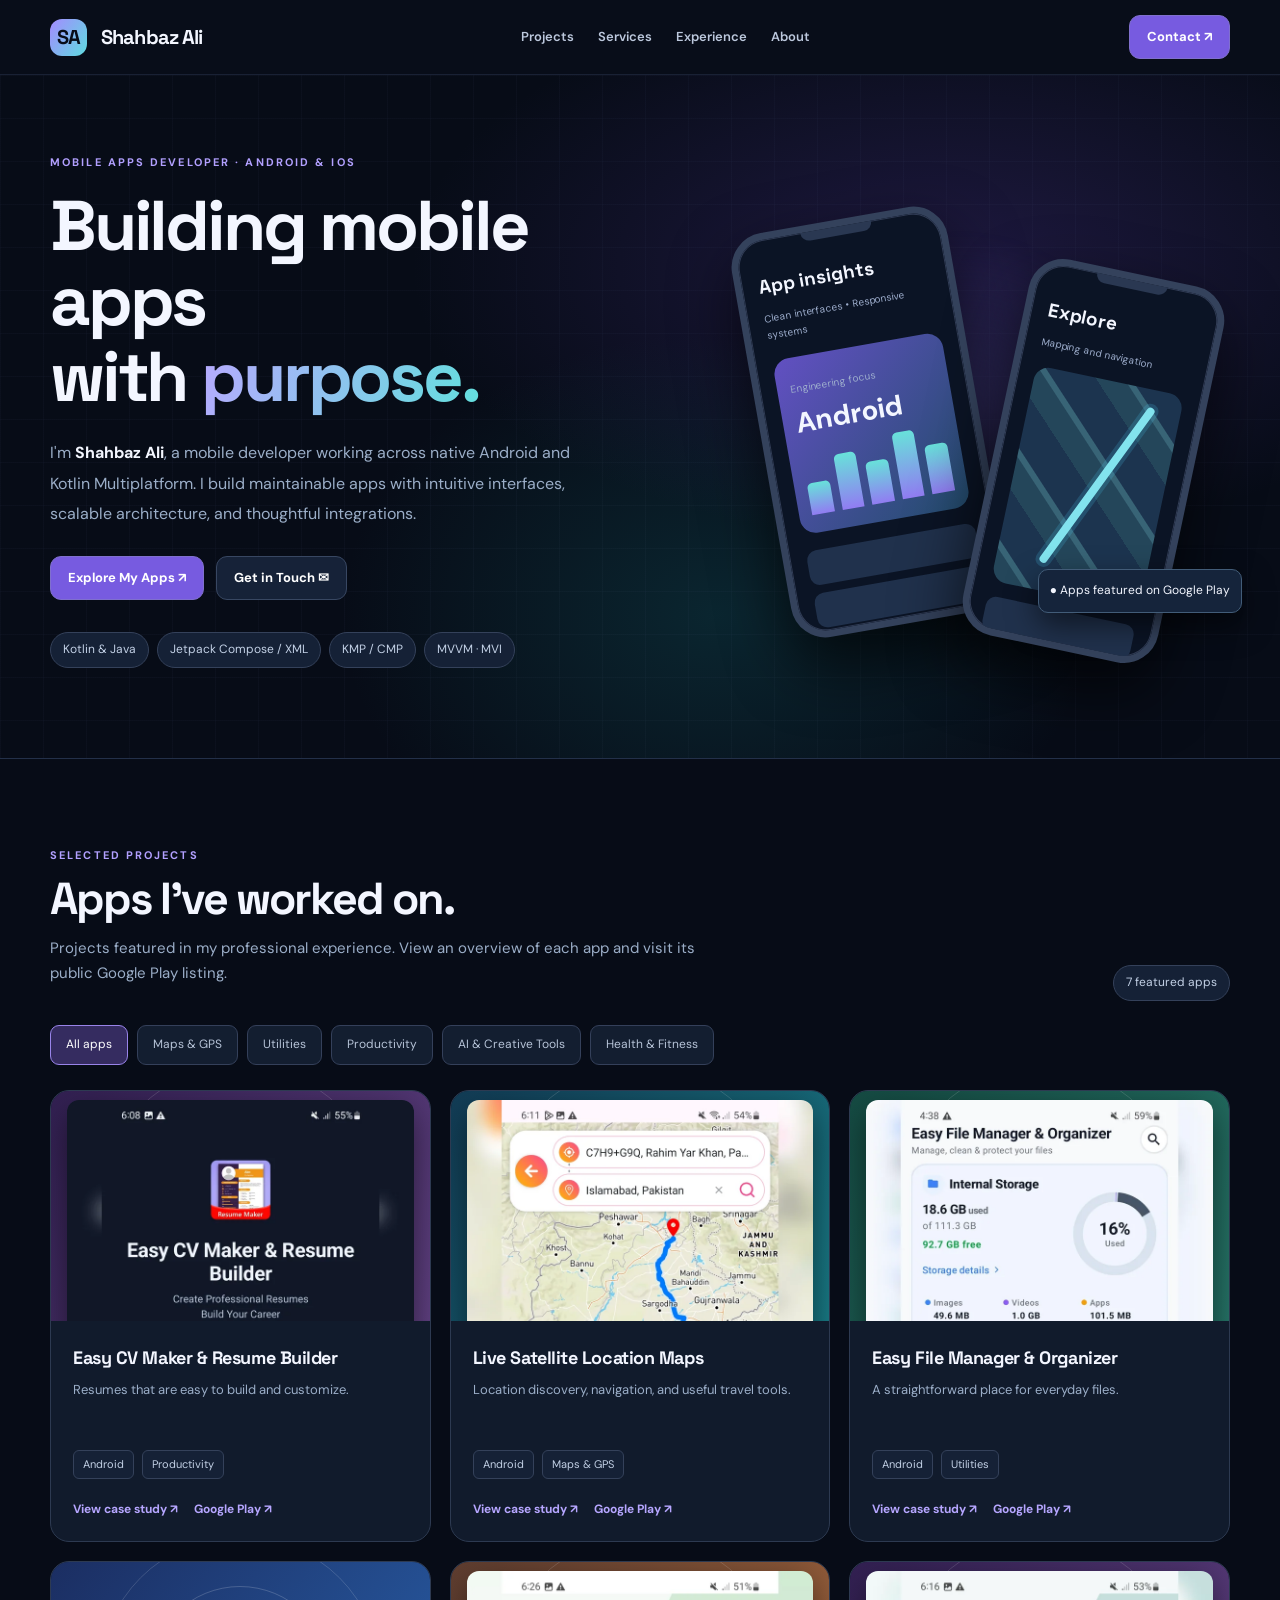
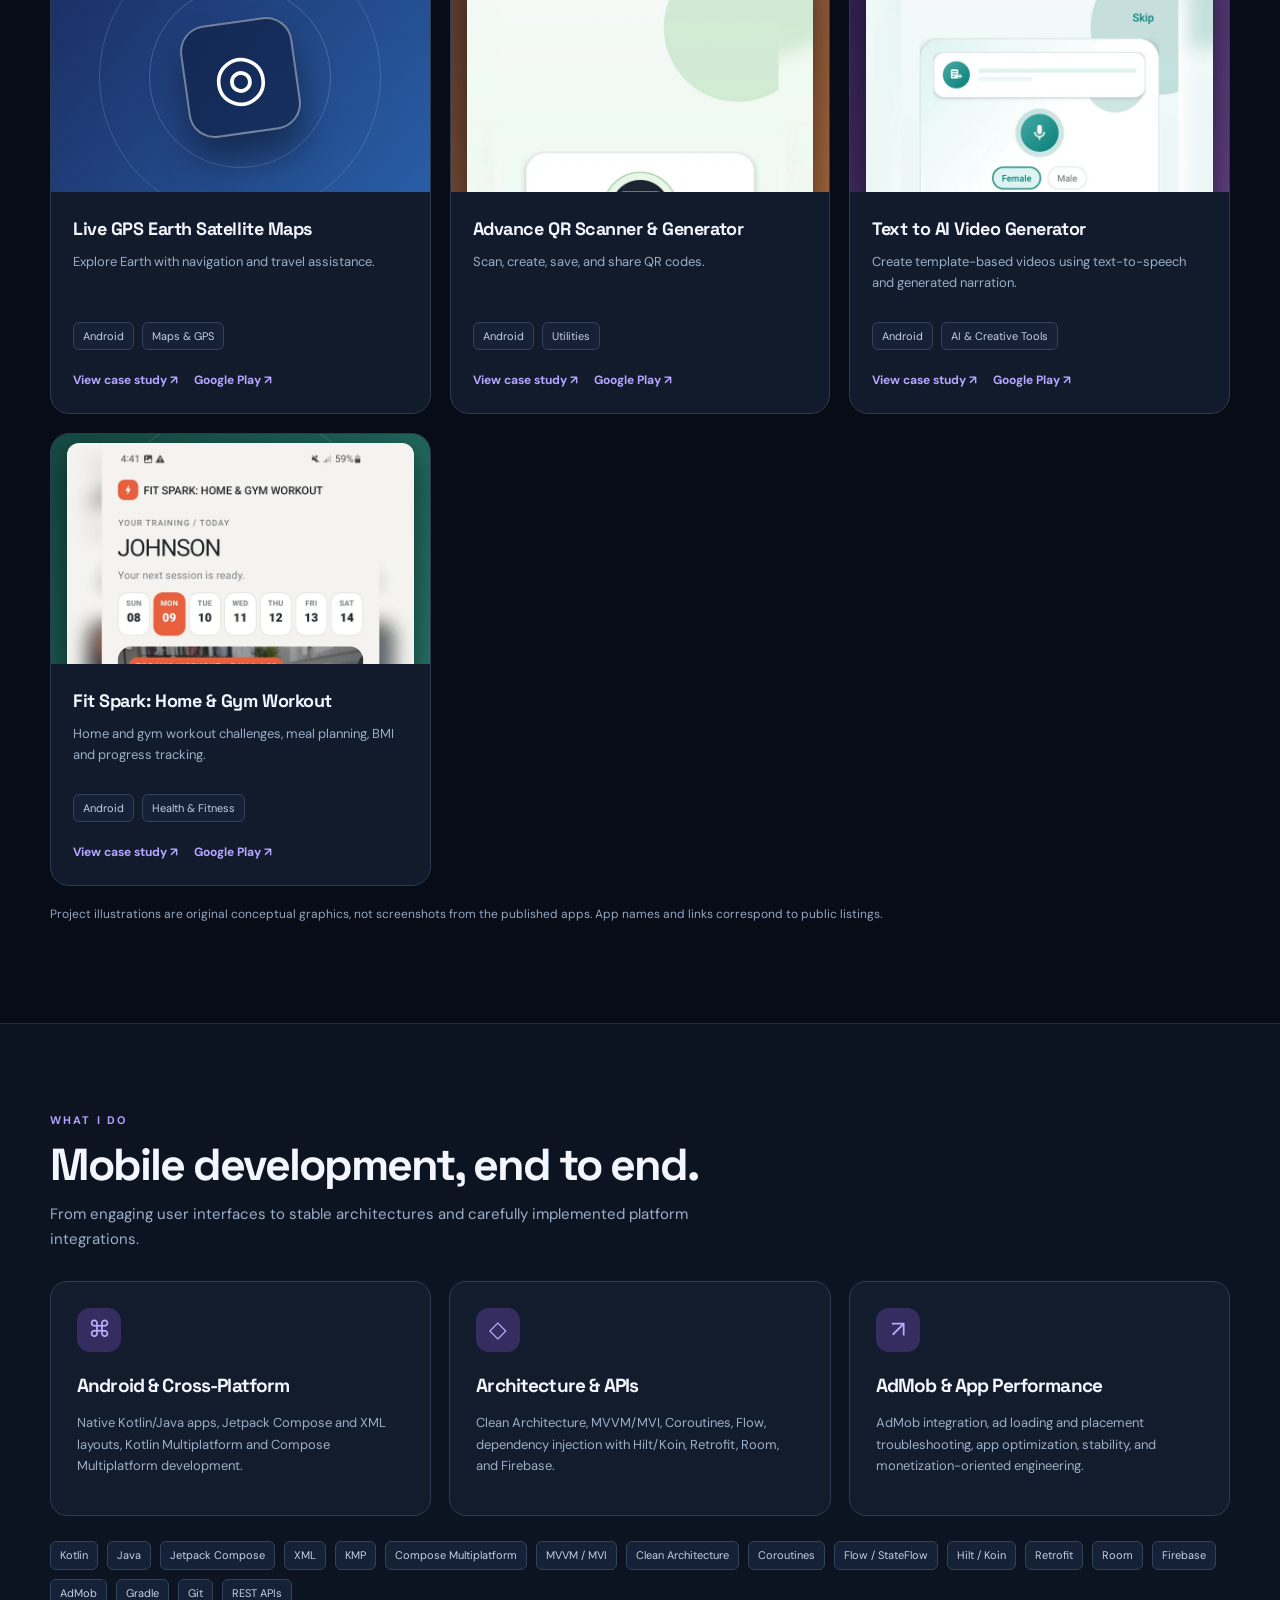
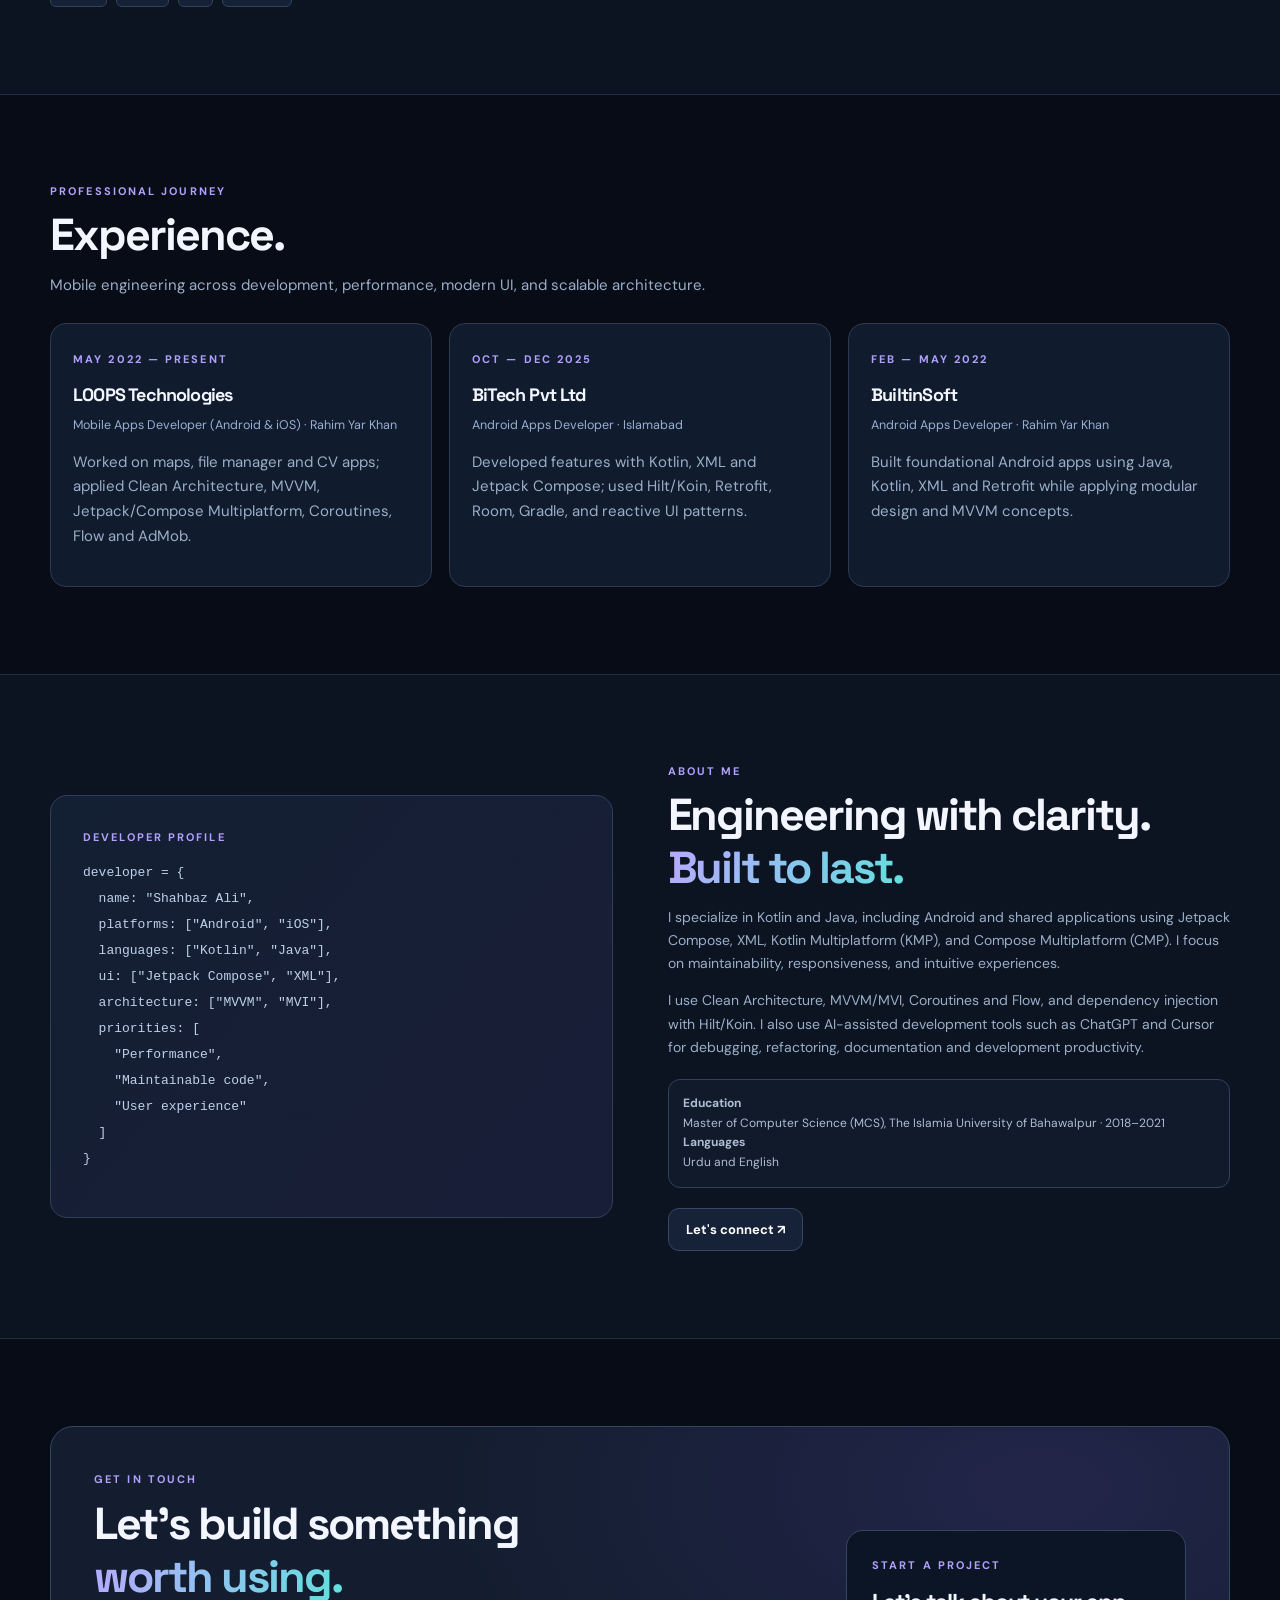
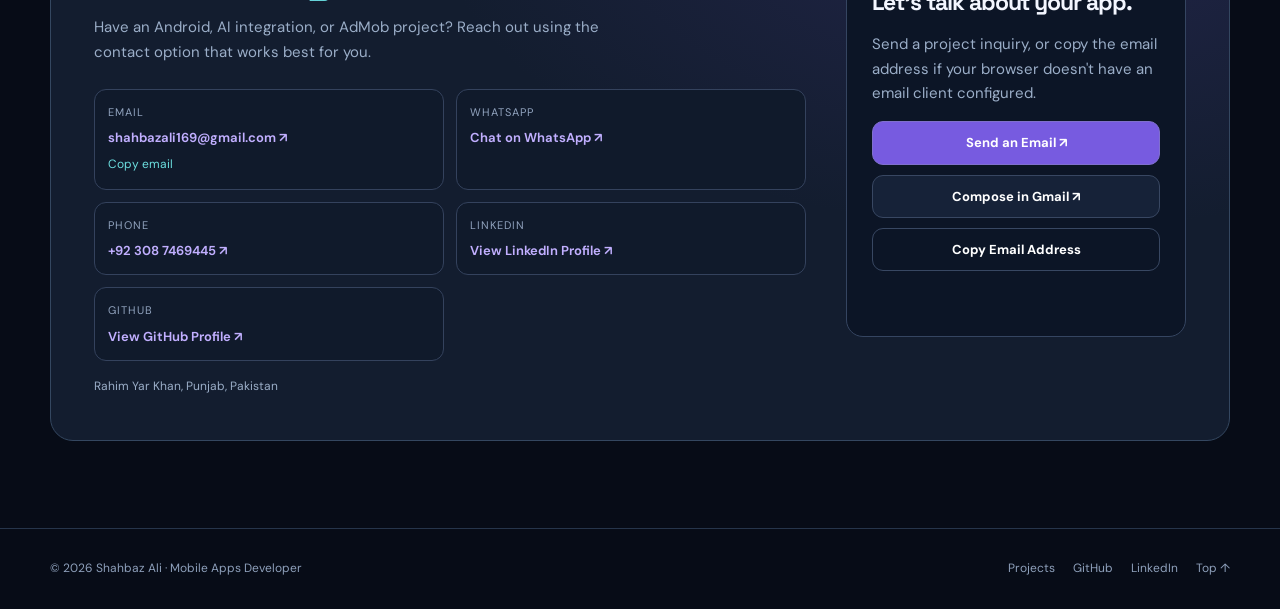
==== index.html @ c8712001 "Initial Android portfolio" ====
<!DOCTYPE html>

<html lang="en"><head><meta charset="utf-8"/><meta content="width=device-width,initial-scale=1" name="viewport"/><meta content="#070c17" name="theme-color"/><meta content="Shahbaz Ali is a mobile apps developer specializing in Kotlin, Java, Jetpack Compose, XML, Kotlin Multiplatform, Clean Architecture and AdMob." name="description"/><meta content="Shahbaz Ali | Android &amp; Cross-Platform Mobile Apps Developer" property="og:title"/><meta content="Shahbaz Ali is a mobile apps developer specializing in Kotlin, Java, Jetpack Compose, XML, Kotlin Multiplatform, Clean Architecture and AdMob." property="og:description"/><meta content="website" property="og:type"/><title>Shahbaz Ali | Android &amp; Cross-Platform Mobile Apps Developer</title><link href="assets/styles.css" rel="stylesheet"/><style>
/* Homepage screenshot presentation - all available screenshots visible without JS */
.project-visual{height:230px;isolation:isolate}
.project-cover-image{display:block!important;opacity:1!important;position:relative!important;inset:auto!important;width:auto!important;max-width:calc(100% - 22px)!important;height:calc(100% - 18px)!important;max-height:calc(100% - 18px)!important;object-fit:contain!important;padding:0!important;background:transparent!important;border-radius:12px;z-index:4;box-shadow:0 12px 35px #0008}
.project-visual:has(.project-cover-image) .app-emblem{display:none}
.project-visual:before,.project-visual:after{pointer-events:none}
@media(max-width:640px){.project-visual{height:220px}}
</style></head><body><div class="topbar"><nav aria-label="Main navigation" class="container nav"><a class="logo" href="index.html"><b>SA</b> Shahbaz Ali</a><div class="navlinks"><a href="index.html#projects">Projects</a><a href="index.html#services">Services</a><a href="index.html#experience">Experience</a><a href="index.html#about">About</a></div><a class="btn" href="index.html#contact">Contact ↗</a></nav></div>
<header class="hero-shell" id="home"><div class="container hero"><div><div class="eyebrow">MOBILE APPS DEVELOPER · ANDROID &amp; iOS</div><h1>Building mobile apps<br/>with <span class="gradient">purpose.</span></h1><p>I'm <strong style="color:#f3f6ff">Shahbaz Ali</strong>, a mobile developer working across native Android and Kotlin Multiplatform. I build maintainable apps with intuitive interfaces, scalable architecture, and thoughtful integrations.</p><div class="actions"><a class="btn" href="#projects">Explore My Apps ↗</a><a class="btn secondary" href="#contact">Get in Touch ✉</a></div><div class="pills"><span class="pill">Kotlin &amp; Java</span><span class="pill">Jetpack Compose / XML</span><span class="pill">KMP / CMP</span><span class="pill">MVVM · MVI</span></div></div><div aria-label="Stylized sample Android app interfaces" class="hero-art"><div class="glow"></div><div class="mobile"><div class="notch"></div><div class="app-title">App insights</div><div class="screen-p">Clean interfaces • Responsive systems</div><div class="screen-card"><span class="screen-p">Engineering focus</span><strong>Android</strong><div class="bars"><i style="height:46%"></i><i style="height:80%"></i><i style="height:61%"></i><i style="height:96%"></i><i style="height:70%"></i></div></div><div class="screen-list"><div></div><div></div></div></div><div class="mobile second"><div class="notch"></div><div class="app-title">Explore</div><div class="screen-p">Mapping and navigation</div><div class="map-art"></div><div class="screen-list"><div></div><div></div></div></div><div class="float-label">● Apps featured on Google Play</div></div></div></header>
<main><section class="section" id="projects"><div class="container"><div class="kicker">SELECTED PROJECTS</div><div class="section-title"><div><h2>Apps I've worked on.</h2><p class="intro">Projects featured in my professional experience. View an overview of each app and visit its public Google Play listing.</p></div><span class="pill">7 featured apps</span></div><div aria-label="Filter apps" class="filters" role="group"><button aria-pressed="true" class="filter active" data-filter="All">All apps</button><button aria-pressed="false" class="filter" data-filter="Maps &amp; GPS">Maps &amp; GPS</button><button aria-pressed="false" class="filter" data-filter="Utilities">Utilities</button><button aria-pressed="false" class="filter" data-filter="Productivity">Productivity</button><button aria-pressed="false" class="filter" data-filter="AI &amp; Creative Tools">AI &amp; Creative Tools</button><button aria-pressed="false" class="filter" data-filter="Health &amp; Fitness">Health &amp; Fitness</button></div><div class="grid"><article class="project" data-category="Productivity"><div class="project-visual violet"><div aria-hidden="true" class="app-emblem">▤</div><img alt="Easy CV Maker &amp; Resume Builder — actual Android app screenshot" class="project-cover-image" decoding="async" loading="lazy" src="images/easy-cv-maker/1.webp"/></div><div class="project-body"><h3>Easy CV Maker &amp; Resume Builder</h3><p>Resumes that are easy to build and customize.</p><div class="tags"><span class="tag">Android</span><span class="tag">Productivity</span></div><div class="mini-links"><a class="textlink" href="apps/easy-cv-maker.html">View case study ↗</a><a class="textlink" href="https://play.google.com/store/apps/details?id=com.cvmaker.resume.builder.easycv.resumemaker" rel="noopener noreferrer" target="_blank">Google Play ↗</a></div></div></article><article class="project" data-category="Maps &amp; GPS"><div class="project-visual cyan"><div aria-hidden="true" class="app-emblem">⌖</div><img alt="Live Satellite Location Maps — actual Android app screenshot" class="project-cover-image" decoding="async" loading="lazy" src="images/live-satellite-location/1.webp"/></div><div class="project-body"><h3>Live Satellite Location Maps</h3><p>Location discovery, navigation, and useful travel tools.</p><div class="tags"><span class="tag">Android</span><span class="tag">Maps &amp; GPS</span></div><div class="mini-links"><a class="textlink" href="apps/live-satellite-location.html">View case study ↗</a><a class="textlink" href="https://play.google.com/store/apps/details?id=com.livesatellite.gpsmap.location.route.navigation" rel="noopener noreferrer" target="_blank">Google Play ↗</a></div></div></article><article class="project" data-category="Utilities"><div class="project-visual emerald"><div aria-hidden="true" class="app-emblem">▣</div><img alt="Easy File Manager &amp; Organizer — actual Android app screenshot" class="project-cover-image" decoding="async" loading="lazy" src="images/easy-file-manager/1.webp"/></div><div class="project-body"><h3>Easy File Manager &amp; Organizer</h3><p>A straightforward place for everyday files.</p><div class="tags"><span class="tag">Android</span><span class="tag">Utilities</span></div><div class="mini-links"><a class="textlink" href="apps/easy-file-manager.html">View case study ↗</a><a class="textlink" href="https://play.google.com/store/apps/details?id=com.easyfiles.file.manager.organizer" rel="noopener noreferrer" target="_blank">Google Play ↗</a></div></div></article><article class="project" data-category="Maps &amp; GPS"><div class="project-visual blue"><div aria-hidden="true" class="app-emblem">◎</div></div><div class="project-body"><h3>Live GPS Earth Satellite Maps</h3><p>Explore Earth with navigation and travel assistance.</p><div class="tags"><span class="tag">Android</span><span class="tag">Maps &amp; GPS</span></div><div class="mini-links"><a class="textlink" href="apps/live-earth-maps.html">View case study ↗</a><a class="textlink" href="https://play.google.com/store/apps/details?id=com.earth.livesatellite.maps.routefinder.navigation" rel="noopener noreferrer" target="_blank">Google Play ↗</a></div></div></article><article class="project" data-category="Utilities"><div class="project-visual amber"><div aria-hidden="true" class="app-emblem">▦</div><img alt="Advance QR Scanner &amp; Generator — actual Android app screenshot" class="project-cover-image" decoding="async" loading="lazy" src="images/qr-scanner/1.webp"/></div><div class="project-body"><h3>Advance QR Scanner &amp; Generator</h3><p>Scan, create, save, and share QR codes.</p><div class="tags"><span class="tag">Android</span><span class="tag">Utilities</span></div><div class="mini-links"><a class="textlink" href="apps/qr-scanner.html">View case study ↗</a><a class="textlink" href="https://play.google.com/store/apps/details?id=com.qr.codereader.barcode.scanner.free" rel="noopener noreferrer" target="_blank">Google Play ↗</a></div></div></article><article class="project" data-category="AI &amp; Creative Tools"><div class="project-visual violet"><div aria-hidden="true" class="app-emblem">✦</div><img alt="Text to AI Video Generator — actual Android app screenshot" class="project-cover-image" decoding="async" loading="lazy" src="images/text-to-ai-video-generator/1.webp"/></div><div class="project-body"><h3>Text to AI Video Generator</h3><p>Create template-based videos using text-to-speech and generated narration.</p><div class="tags"><span class="tag">Android</span><span class="tag">AI &amp; Creative Tools</span></div><div class="mini-links"><a class="textlink" href="apps/text-to-ai-video-generator.html">View case study ↗</a><a class="textlink" href="https://play.google.com/store/apps/details?id=com.ai.video.generator.text.to.video" rel="noopener noreferrer" target="_blank">Google Play ↗</a></div></div></article><article class="project" data-category="Health &amp; Fitness"><div class="project-visual emerald"><div aria-hidden="true" class="app-emblem">♥</div><img alt="Fit Spark: Home &amp; Gym Workout — actual Android app screenshot" class="project-cover-image" decoding="async" loading="lazy" src="images/fit-spark-home-gym-workout/1.webp"/></div><div class="project-body"><h3>Fit Spark: Home &amp; Gym Workout</h3><p>Home and gym workout challenges, meal planning, BMI and progress tracking.</p><div class="tags"><span class="tag">Android</span><span class="tag">Health &amp; Fitness</span></div><div class="mini-links"><a class="textlink" href="apps/fit-spark-home-gym-workout.html">View case study ↗</a><a class="textlink" href="https://play.google.com/store/apps/details?id=com.fitness.workoutplanner.gymworkout.exercise" rel="noopener noreferrer" target="_blank">Google Play ↗</a></div></div></article></div><p class="small muted" style="margin-top:19px">Project illustrations are original conceptual graphics, not screenshots from the published apps. App names and links correspond to public listings.</p></div></section>
<section class="section alt" id="services"><div class="container"><div class="kicker">WHAT I DO</div><h2>Mobile development, end to end.</h2><p class="intro">From engaging user interfaces to stable architectures and carefully implemented platform integrations.</p><div class="services" style="margin-top:29px"><article class="service"><div class="service-icon">⌘</div><h3>Android &amp; Cross-Platform</h3><p>Native Kotlin/Java apps, Jetpack Compose and XML layouts, Kotlin Multiplatform and Compose Multiplatform development.</p></article><article class="service"><div class="service-icon">◇</div><h3>Architecture &amp; APIs</h3><p>Clean Architecture, MVVM/MVI, Coroutines, Flow, dependency injection with Hilt/Koin, Retrofit, Room, and Firebase.</p></article><article class="service"><div class="service-icon">↗</div><h3>AdMob &amp; App Performance</h3><p>AdMob integration, ad loading and placement troubleshooting, app optimization, stability, and monetization-oriented engineering.</p></article></div><div class="skills"><span class="tag">Kotlin</span><span class="tag">Java</span><span class="tag">Jetpack Compose</span><span class="tag">XML</span><span class="tag">KMP</span><span class="tag">Compose Multiplatform</span><span class="tag">MVVM / MVI</span><span class="tag">Clean Architecture</span><span class="tag">Coroutines</span><span class="tag">Flow / StateFlow</span><span class="tag">Hilt / Koin</span><span class="tag">Retrofit</span><span class="tag">Room</span><span class="tag">Firebase</span><span class="tag">AdMob</span><span class="tag">Gradle</span><span class="tag">Git</span><span class="tag">REST APIs</span></div></div></section>
<section class="section" id="experience"><div class="container"><div class="kicker">PROFESSIONAL JOURNEY</div><h2>Experience.</h2><p class="intro">Mobile engineering across development, performance, modern UI, and scalable architecture.</p><div class="timeline"><article class="job"><span class="kicker">MAY 2022 — PRESENT</span><h3>LOOPS Technologies</h3><small>Mobile Apps Developer (Android &amp; iOS) · Rahim Yar Khan</small><p style="margin-top:13px">Worked on maps, file manager and CV apps; applied Clean Architecture, MVVM, Jetpack/Compose Multiplatform, Coroutines, Flow and AdMob.</p></article><article class="job"><span class="kicker">OCT — DEC 2025</span><h3>BiTech Pvt Ltd</h3><small>Android Apps Developer · Islamabad</small><p style="margin-top:13px">Developed features with Kotlin, XML and Jetpack Compose; used Hilt/Koin, Retrofit, Room, Gradle, and reactive UI patterns.</p></article><article class="job"><span class="kicker">FEB — MAY 2022</span><h3>BuiltinSoft</h3><small>Android Apps Developer · Rahim Yar Khan</small><p style="margin-top:13px">Built foundational Android apps using Java, Kotlin, XML and Retrofit while applying modular design and MVVM concepts.</p></article></div></div></section>
<section class="section alt" id="about"><div class="container about-grid"><div class="code-card"><div class="kicker">DEVELOPER PROFILE</div><pre>developer = {
  name: "Shahbaz Ali",
  platforms: ["Android", "iOS"],
  languages: ["Kotlin", "Java"],
  ui: ["Jetpack Compose", "XML"],
  architecture: ["MVVM", "MVI"],
  priorities: [
    "Performance",
    "Maintainable code",
    "User experience"
  ]
}</pre></div><div><div class="kicker">ABOUT ME</div><h2>Engineering with clarity.<br/><span class="gradient">Built to last.</span></h2><p>I specialize in Kotlin and Java, including Android and shared applications using Jetpack Compose, XML, Kotlin Multiplatform (KMP), and Compose Multiplatform (CMP). I focus on maintainability, responsiveness, and intuitive experiences.</p><p>I use Clean Architecture, MVVM/MVI, Coroutines and Flow, and dependency injection with Hilt/Koin. I also use AI-assisted development tools such as ChatGPT and Cursor for debugging, refactoring, documentation and development productivity.</p><div class="notice"><strong>Education</strong><br/>Master of Computer Science (MCS), The Islamia University of Bahawalpur · 2018–2021<br/><strong>Languages</strong><br/>Urdu and English</div><a class="btn secondary" href="#contact">Let's connect ↗</a></div></div></section>
<section class="section" id="contact"><div class="container"><div class="contact-card contact-card-updated"><div class="contact-intro"><div class="kicker">GET IN TOUCH</div><h2>Let's build something<br/><span class="gradient">worth using.</span></h2><p>Have an Android, AI integration, or AdMob project? Reach out using the contact option that works best for you.</p><div class="contact-methods"><div class="contact-method"><span class="contact-method-name">Email</span><a href="mailto:shahbazali169@gmail.com?subject=Android%20Development%20Inquiry">shahbazali169@gmail.com ↗</a><button aria-label="Copy email address" class="copy-contact" data-copy="shahbazali169@gmail.com" type="button">Copy email</button></div><div class="contact-method"><span class="contact-method-name">WhatsApp</span><a href="https://wa.me/923087469445?text=Hello%20Shahbaz%2C%20I%20would%20like%20to%20discuss%20an%20Android%20app%20project." rel="noopener noreferrer" target="_blank">Chat on WhatsApp ↗</a></div><div class="contact-method"><span class="contact-method-name">Phone</span><a href="tel:+923087469445">+92 308 7469445 ↗</a></div><div class="contact-method"><span class="contact-method-name">LinkedIn</span><a href="https://www.linkedin.com/in/shahbazali169/" rel="noopener noreferrer" target="_blank">View LinkedIn Profile ↗</a></div><div class="contact-method"><span class="contact-method-name">GitHub</span><a href="https://github.com/shahbazali80" rel="noopener noreferrer" target="_blank">View GitHub Profile ↗</a></div></div><p class="small" style="margin:16px 0 0">Rahim Yar Khan, Punjab, Pakistan</p></div><div class="contact-actions-panel"><div class="kicker">START A PROJECT</div><h3>Let's talk about your app.</h3><p>Send a project inquiry, or copy the email address if your browser doesn't have an email client configured.</p><a class="btn contact-main-btn" href="mailto:shahbazali169@gmail.com?subject=Android%20Development%20Inquiry&amp;body=Hello%20Shahbaz%2C%0A%0AI%20would%20like%20to%20discuss%20a%20mobile%20app%20project.%0A%0AProject%20details%3A%20">Send an Email ↗</a><a class="btn secondary contact-main-btn" href="https://mail.google.com/mail/?view=cm&amp;fs=1&amp;to=shahbazali169%40gmail.com&amp;su=Android%20Development%20Inquiry" rel="noopener noreferrer" target="_blank">Compose in Gmail ↗</a><button class="btn plain contact-main-btn copy-contact" data-copy="shahbazali169@gmail.com" type="button">Copy Email Address</button><p aria-live="polite" class="small" id="copy-feedback"></p></div></div></div></section></main><footer class="footer"><div class="container footer-inner"><span>© <span id="yr"></span> Shahbaz Ali · Mobile Apps Developer</span><div class="footer-links"><a href="index.html#projects">Projects</a><a href="https://github.com/shahbazali80" rel="noopener noreferrer" target="_blank">GitHub</a><a href="https://www.linkedin.com/in/shahbazali169/" rel="noopener noreferrer" target="_blank">LinkedIn</a><a href="index.html#home">Top ↑</a></div></div></footer><script>document.getElementById('yr').textContent=new Date().getFullYear()</script><script>document.querySelectorAll('.filter').forEach(b=>b.addEventListener('click',()=>{document.querySelectorAll('.filter').forEach(x=>{x.classList.toggle('active',x===b);x.setAttribute('aria-pressed',x===b?'true':'false')});document.querySelectorAll('.project').forEach(p=>p.hidden=b.dataset.filter!=='All'&&p.dataset.category!==b.dataset.filter)}));</script><script>
(function(){
 const feedback=document.getElementById('copy-feedback');
 document.querySelectorAll('.copy-contact').forEach(button=>button.addEventListener('click',async()=>{
  const value=button.dataset.copy;
  let ok=false;
  try { if(navigator.clipboard && window.isSecureContext){await navigator.clipboard.writeText(value);ok=true;} }catch(e){}
  if(!ok){try{const field=document.createElement('textarea');field.value=value;field.style.position='fixed';field.style.opacity='0';document.body.appendChild(field);field.select();ok=document.execCommand('copy');field.remove();}catch(e){}}
  if(feedback)feedback.textContent=ok?'Email address copied.':'Copy this email: '+value;
  button.textContent=ok?'Copied!':'Copy manually';
 }));
})();
</script><script defer="True" src="assets/gallery.js"></script></body></html>
---- assets/styles.css ----
@import url('https://fonts.googleapis.com/css2?family=DM+Sans:wght@400;500;600;700&family=Space+Grotesk:wght@400;500;600;700&display=swap');
:root{color-scheme:dark;--bg:#070c17;--surface:#111b2d;--line:#28354d;--text:#f3f6ff;--muted:#9baec8;--violet:#a48bff;--cyan:#69dadd;--max:1180px}*{box-sizing:border-box}html{scroll-behavior:smooth}body{margin:0;background:var(--bg);color:var(--text);font:15px/1.65 'DM Sans',sans-serif}a{color:inherit;text-decoration:none}button{font:inherit;cursor:pointer}h1,h2,h3,.logo{font-family:'Space Grotesk',sans-serif;letter-spacing:-.045em}h1,h2,h3,p{margin-top:0}p{color:var(--muted)}.container{width:min(var(--max),calc(100% - 44px));margin:auto}.topbar{position:sticky;top:0;z-index:40;background:#090e1ae8;backdrop-filter:blur(18px);border-bottom:1px solid #28334b90}.nav{min-height:74px;display:flex;align-items:center;justify-content:space-between;gap:20px}.logo{font-size:20px;font-weight:700;letter-spacing:-.045em}.logo b{display:inline-grid;place-items:center;background:linear-gradient(125deg,#a48bff,#5fdbe0);color:#080c18;width:37px;height:37px;border-radius:12px;margin-right:10px}.navlinks{display:flex;align-items:center;gap:24px;font-weight:600;font-size:13px;color:#bcc8dd}.navlinks a:hover,.footer-links a:hover{color:#fff}.btn{display:inline-flex;justify-content:center;align-items:center;gap:9px;min-height:42px;border:1px solid #8070cd;border-radius:11px;background:#775be0;padding:10px 17px;color:#fff;font-size:13px;font-weight:700;transition:.2s}.btn:hover{transform:translateY(-2px);filter:brightness(1.1)}.btn.secondary{background:#162238;border-color:#384762}.btn.plain{background:transparent;border-color:#384762}.hero-shell{position:relative;overflow:hidden;background:radial-gradient(ellipse at 74% 28%,#3f2b7a6a,transparent 40%),radial-gradient(ellipse at 56% 79%,#125e6650,transparent 37%);border-bottom:1px solid #233049}.hero-shell:before{content:'';position:absolute;inset:0;pointer-events:none;background-image:linear-gradient(#6475a20c 1px,transparent 1px),linear-gradient(90deg,#6475a20c 1px,transparent 1px);background-size:43px 43px}.hero{min-height:610px;display:grid;grid-template-columns:1.06fr .94fr;align-items:center;gap:44px;padding:78px 0 90px;position:relative}.eyebrow,.kicker{color:#b2a0ff;text-transform:uppercase;letter-spacing:2.1px;font-size:11px;font-weight:700}.hero h1{font-size:clamp(44px,5.5vw,76px);line-height:1.07;margin:18px 0 23px}.gradient{background:linear-gradient(110deg,#b9a8ff,#61e0dd);background-clip:text;-webkit-background-clip:text;color:transparent}.hero p{font-size:16px;line-height:1.9;max-width:550px}.actions{display:flex;flex-wrap:wrap;gap:12px;margin-top:27px}.pills,.tags{display:flex;flex-wrap:wrap;gap:8px}.pills{margin-top:32px}.pill,.tag{border:1px solid #34415a;border-radius:30px;background:#152136;padding:7px 12px;color:#c2d0e5;font-size:12px}.tag{padding:4px 9px;border-radius:6px;font-size:11px}.hero-art{height:440px;position:relative;display:flex;align-items:center;justify-content:center}.glow{position:absolute;width:370px;height:370px;border-radius:50%;background:radial-gradient(circle,#7363d45e,transparent 65%);filter:blur(10px)}.mobile{position:absolute;width:219px;height:410px;border:7px solid #34425c;border-radius:35px;background:#0b1425;box-shadow:0 29px 65px #000a,inset 0 0 0 1px #7d8bb355;overflow:hidden;padding:17px;transform:rotate(-10deg);left:12%;top:6%}.mobile.second{left:auto;right:7%;top:18%;width:199px;height:384px;transform:rotate(12deg)}.notch{height:9px;width:72px;border-radius:0 0 10px 10px;background:#2a3852;margin:-17px auto 25px}.app-title{font:700 19px 'Space Grotesk';margin-bottom:12px}.screen-p{font-size:10px;color:#9eaecd}.screen-card{background:linear-gradient(135deg,#6250c2,#234d6d);border-radius:16px;padding:18px 13px;margin:17px 0}.screen-card strong{display:block;font-size:28px}.bars{display:flex;gap:8px;height:70px;align-items:end}.bars i{display:block;flex:1;background:linear-gradient(#68e1da,#917cf2);border-radius:5px 5px 0 0}.screen-list{display:grid;gap:8px;margin-top:14px}.screen-list div{height:35px;border-radius:10px;background:#20314c}.map-art{height:220px;border-radius:15px;margin:15px 0;background:repeating-linear-gradient(45deg,#24465a 0 23px,#386476 24px 29px,#1c344f 30px 66px);position:relative}.map-art:before{content:'';position:absolute;height:190px;width:8px;background:#82e3ee;left:53%;top:10px;transform:rotate(24deg);border-radius:8px;box-shadow:0 0 0 4px #48c5ed30}.float-label{position:absolute;bottom:17px;right:-12px;background:#15243b;border:1px solid #425c78;padding:11px;border-radius:10px;font-size:12px;box-shadow:0 12px 30px #0008}.section{padding:87px 0}.section.alt{background:#0c1422;border-block:1px solid #1e2d42}.section h2{font-size:clamp(30px,3.5vw,45px);margin:8px 0 11px;line-height:1.2}.intro{max-width:670px}.section-title{display:flex;justify-content:space-between;align-items:end;gap:16px;margin-bottom:24px}.filters{display:flex;gap:9px;flex-wrap:wrap;margin-bottom:25px}.filter{border:1px solid #34405a;background:#131e30;color:#b6c3d7;border-radius:9px;padding:9px 15px;font-size:12px}.filter.active,.filter:hover{background:#352c60;border-color:#9984ea;color:#fff}.grid{display:grid;grid-template-columns:repeat(3,1fr);gap:19px}.project{border:1px solid #2d3a51;border-radius:19px;overflow:hidden;background:#111b2c;transition:transform .2s,border-color .2s}.project:hover{transform:translateY(-4px);border-color:#7865db}.project[hidden]{display:none}.project-visual{height:200px;position:relative;display:grid;place-items:center;overflow:hidden}.project-visual:before{content:'';position:absolute;width:280px;height:280px;border:1px solid #ffffff25;border-radius:50%}.project-visual:after{content:'';position:absolute;width:180px;height:180px;border:1px solid #ffffff2e;border-radius:50%}.violet{background:linear-gradient(128deg,#322052,#614183)}.cyan{background:linear-gradient(128deg,#123c56,#197c87)}.emerald{background:linear-gradient(128deg,#154b43,#267568)}.blue{background:linear-gradient(128deg,#1b2e62,#285da6)}.amber{background:linear-gradient(128deg,#5e3d30,#a5673d)}.app-emblem{position:relative;z-index:1;display:grid;place-items:center;width:113px;height:113px;border-radius:26px;border:2px solid #ffffff66;background:#0c18388c;box-shadow:0 24px 35px #0006;font-size:63px;color:white;transform:rotate(-8deg)}.project-body{padding:22px}.project-body h3{font-size:18px;letter-spacing:-.025em;margin:0 0 7px}.project-body p{font-size:13px;min-height:57px}.project-body .tags{margin:14px 0 21px}.mini-links{display:flex;gap:16px;flex-wrap:wrap;align-items:center}.textlink{color:#b6a6ff;font-size:12px;font-weight:700}.textlink:hover{text-decoration:underline}.services{display:grid;grid-template-columns:repeat(3,1fr);gap:18px}.service{background:#121c2d;border:1px solid #2d3a51;border-radius:17px;padding:26px}.service-icon{width:44px;height:44px;display:grid;place-items:center;background:#352c60;border-radius:13px;color:#bdaefc;font-size:23px;margin-bottom:18px}.service h3{font-size:19px;margin-bottom:11px}.service p{font-size:13px}.skills{margin-top:25px;display:flex;gap:9px;flex-wrap:wrap}.timeline{display:grid;grid-template-columns:repeat(3,1fr);gap:17px;margin-top:26px}.job{padding:22px;border:1px solid #2d3a51;border-radius:16px;background:#101b2d}.job h3{font-size:18px;margin:9px 0 2px}.job small{color:#99aed1}.about-grid{display:grid;grid-template-columns:1fr 1fr;gap:55px;align-items:center}.code-card{border:1px solid #30405c;border-radius:17px;padding:32px;background:linear-gradient(130deg,#131f32,#191e38)}.code-card pre{font-size:13px;color:#bdd0e8;overflow:auto;line-height:2}.about-grid p{font-size:14px}.contact-card{border:1px solid #344760;border-radius:23px;background:radial-gradient(ellipse at 84% 10%,#3c33765e,transparent 44%),#131d2f;padding:43px;display:flex;align-items:center;justify-content:space-between;gap:25px}.contact-card p{max-width:520px}.contact-links{display:flex;flex-wrap:wrap;gap:11px}.contact-links a{font-weight:700;font-size:13px;color:#b6a8ff}.contact-links a:hover{text-decoration:underline}.footer{border-top:1px solid #26354b;padding:30px 0}.footer-inner{display:flex;justify-content:space-between;gap:20px;flex-wrap:wrap;color:#8ea0bb;font-size:12px}.footer-links{display:flex;gap:18px}.detail-hero{padding:84px 0 40px;background:radial-gradient(circle at 77% 23%,#40316a88,transparent 40%)}.detail-hero h1{font-size:clamp(37px,5vw,65px);line-height:1.1;margin:18px 0}.detail-hero p{max-width:770px;font-size:17px}.detail-banner{height:280px;border-radius:22px;display:grid;place-items:center;position:relative;overflow:hidden;margin:20px 0 40px}.detail-banner .app-emblem{transform:none}.detail-grid{display:grid;grid-template-columns:1fr 290px;gap:40px;padding:0 0 90px}.feature-list{display:grid;grid-template-columns:1fr 1fr;gap:13px;margin:22px 0}.feature{border:1px solid #2b3950;border-radius:13px;padding:16px;background:#111b2d;color:#d8e3f3}.aside{border:1px solid #2b3950;border-radius:17px;padding:24px;background:#111b2d;align-self:start}.aside .tag{display:inline-block;margin:5px 5px 0 0}.notice{font-size:12px;padding:14px;border:1px solid #32405c;border-radius:12px;background:#111a2b;color:#aebed2;margin:20px 0}.muted{color:#93a7c1}.small{font-size:12px}.hide-mobile{display:block}
@media(max-width:930px){.hero{grid-template-columns:1fr;gap:0;padding:70px 0 45px}.hero-art{max-width:490px;width:100%;margin:auto}.grid,.services,.timeline{grid-template-columns:repeat(2,1fr)}.about-grid{grid-template-columns:1fr}.detail-grid{grid-template-columns:1fr}.navlinks{gap:13px}}@media(max-width:620px){.container{width:min(100% - 30px,var(--max))}.nav{min-height:67px}.navlinks{display:none}.hero h1{font-size:46px;letter-spacing:-2.2px}.hero-art{height:370px}.mobile{transform:scale(.81) rotate(-10deg);transform-origin:top left;left:8%;top:15%}.mobile.second{transform:scale(.78) rotate(12deg);transform-origin:top right;right:0;top:20%}.grid,.services,.timeline,.feature-list{grid-template-columns:1fr}.section{padding:65px 0}.section-title{align-items:start;flex-direction:column}.contact-card{padding:28px;flex-direction:column;align-items:flex-start}.detail-banner{height:210px}.detail-hero{padding:60px 0 25px}.nav-cta{font-size:11px;padding:8px 11px}}
@media(prefers-reduced-motion:reduce){*,*:before,*:after{scroll-behavior:auto!important;transition:none!important}}

/* Contact actions */
.contact-card-updated{align-items:stretch;gap:40px}.contact-intro{flex:1;min-width:0}.contact-actions-panel{width:min(100%,340px);flex:0 0 340px;background:#0c1526;border:1px solid #354561;padding:25px;border-radius:17px;align-self:center}.contact-actions-panel h3{font-size:23px;margin:10px 0}.contact-methods{display:grid;grid-template-columns:repeat(2,minmax(0,1fr));gap:12px;margin-top:24px}.contact-method{display:flex;flex-direction:column;align-items:flex-start;gap:6px;padding:13px;border:1px solid #34425d;background:#101a2b;border-radius:12px;min-width:0}.contact-method-name{color:#91a3be;font-size:11px;text-transform:uppercase;letter-spacing:1px}.contact-method a{font-size:13px;font-weight:650;color:#c1afff;overflow-wrap:anywhere}.contact-method a:hover{text-decoration:underline}.copy-contact:not(.btn){background:transparent;border:0;padding:1px 0;color:#6bddde;font-size:12px}.contact-main-btn{display:flex;margin:10px 0;width:100%;text-align:center}.contact-actions-panel #copy-feedback{color:#89e2db;min-height:18px}@media(max-width:950px){.contact-card-updated{flex-direction:column}.contact-actions-panel{flex:auto;width:100%}}@media(max-width:540px){.contact-methods{grid-template-columns:1fr}.contact-card-updated{padding:22px}.contact-actions-panel{padding:20px}}

/* Seven-app screenshot galleries — support 3 to 5 screenshots each */
.project-cover-image{position:absolute;inset:0;width:100%;height:100%;object-fit:contain;padding:9px;background:#111b2c;z-index:3;display:none}
.project-cover-image.is-loaded{display:block}
.app-gallery{padding:8px 0 36px}.gallery-heading h2{font-size:clamp(25px,3vw,34px);margin:0 0 6px}.gallery-heading p{margin:0 0 21px;font-size:13px}.gallery-wrap{position:relative}.gallery-track{display:flex;gap:16px;overflow-x:auto;scroll-snap-type:x mandatory;scroll-behavior:smooth;padding:8px 4px 17px;scrollbar-color:#594e90 #111b2d;scrollbar-width:thin}.gallery-shot{flex:0 0 clamp(155px,21%,220px);scroll-snap-align:start;margin:0;min-width:0}.gallery-phone{height:330px;position:relative;border:5px solid #33445f;border-radius:27px;overflow:hidden;background:linear-gradient(150deg,#1b2945,#11182c);box-shadow:0 10px 24px #0005}.gallery-phone:before{content:'';height:7px;width:55px;background:#2b3b56;border-radius:0 0 8px 8px;position:absolute;top:0;left:50%;transform:translateX(-50%);z-index:4}.gallery-image{width:100%;height:100%;object-fit:contain;display:none;cursor:zoom-in}.gallery-image.is-loaded{display:block}.gallery-placeholder{position:absolute;inset:0;display:flex;align-items:center;justify-content:center;flex-direction:column;gap:9px;color:#bcc8df;text-align:center;padding:12px;background:radial-gradient(circle at 48% 30%,#55458255,transparent 64%)}.gallery-placeholder-icon{font-size:48px;color:#9d87f1}.gallery-placeholder strong{font-size:14px}.gallery-placeholder small{font-size:10px;overflow-wrap:anywhere;color:#90a3c0}.gallery-shot figcaption{text-align:center;font-size:12px;color:#b3c2d9;margin-top:10px}.gallery-arrow{position:absolute;z-index:5;top:44%;transform:translateY(-50%);width:37px;height:45px;border-radius:11px;border:1px solid #56617d;background:#1b2545e8;color:#fff;font-size:29px;line-height:1}.gallery-arrow:hover{background:#54468f}.gallery-prev{left:-12px}.gallery-next{right:-12px}.gallery-help{font-size:12px;margin-top:10px;color:#9eafc7}.lightbox{position:fixed;inset:0;z-index:1000;background:#050811ed;display:flex;align-items:center;justify-content:center;padding:54px 54px 60px}.lightbox[hidden]{display:none}.lightbox img{max-width:100%;max-height:100%;object-fit:contain;border-radius:12px}.lightbox-close,.lightbox-prev,.lightbox-next{position:absolute;border:1px solid #60718b;background:#182640;color:#fff;border-radius:11px;padding:8px 14px;font-size:24px}.lightbox-close{top:13px;right:18px}.lightbox-prev{left:10px;top:50%}.lightbox-next{right:10px;top:50%}.lightbox-caption{position:absolute;bottom:14px;color:#d1dbec;font-size:13px}@media(max-width:620px){.gallery-shot{flex-basis:170px}.gallery-phone{height:303px}.gallery-arrow{width:30px;height:39px}.gallery-prev{left:-7px}.gallery-next{right:-7px}.lightbox{padding:55px 37px 64px}}
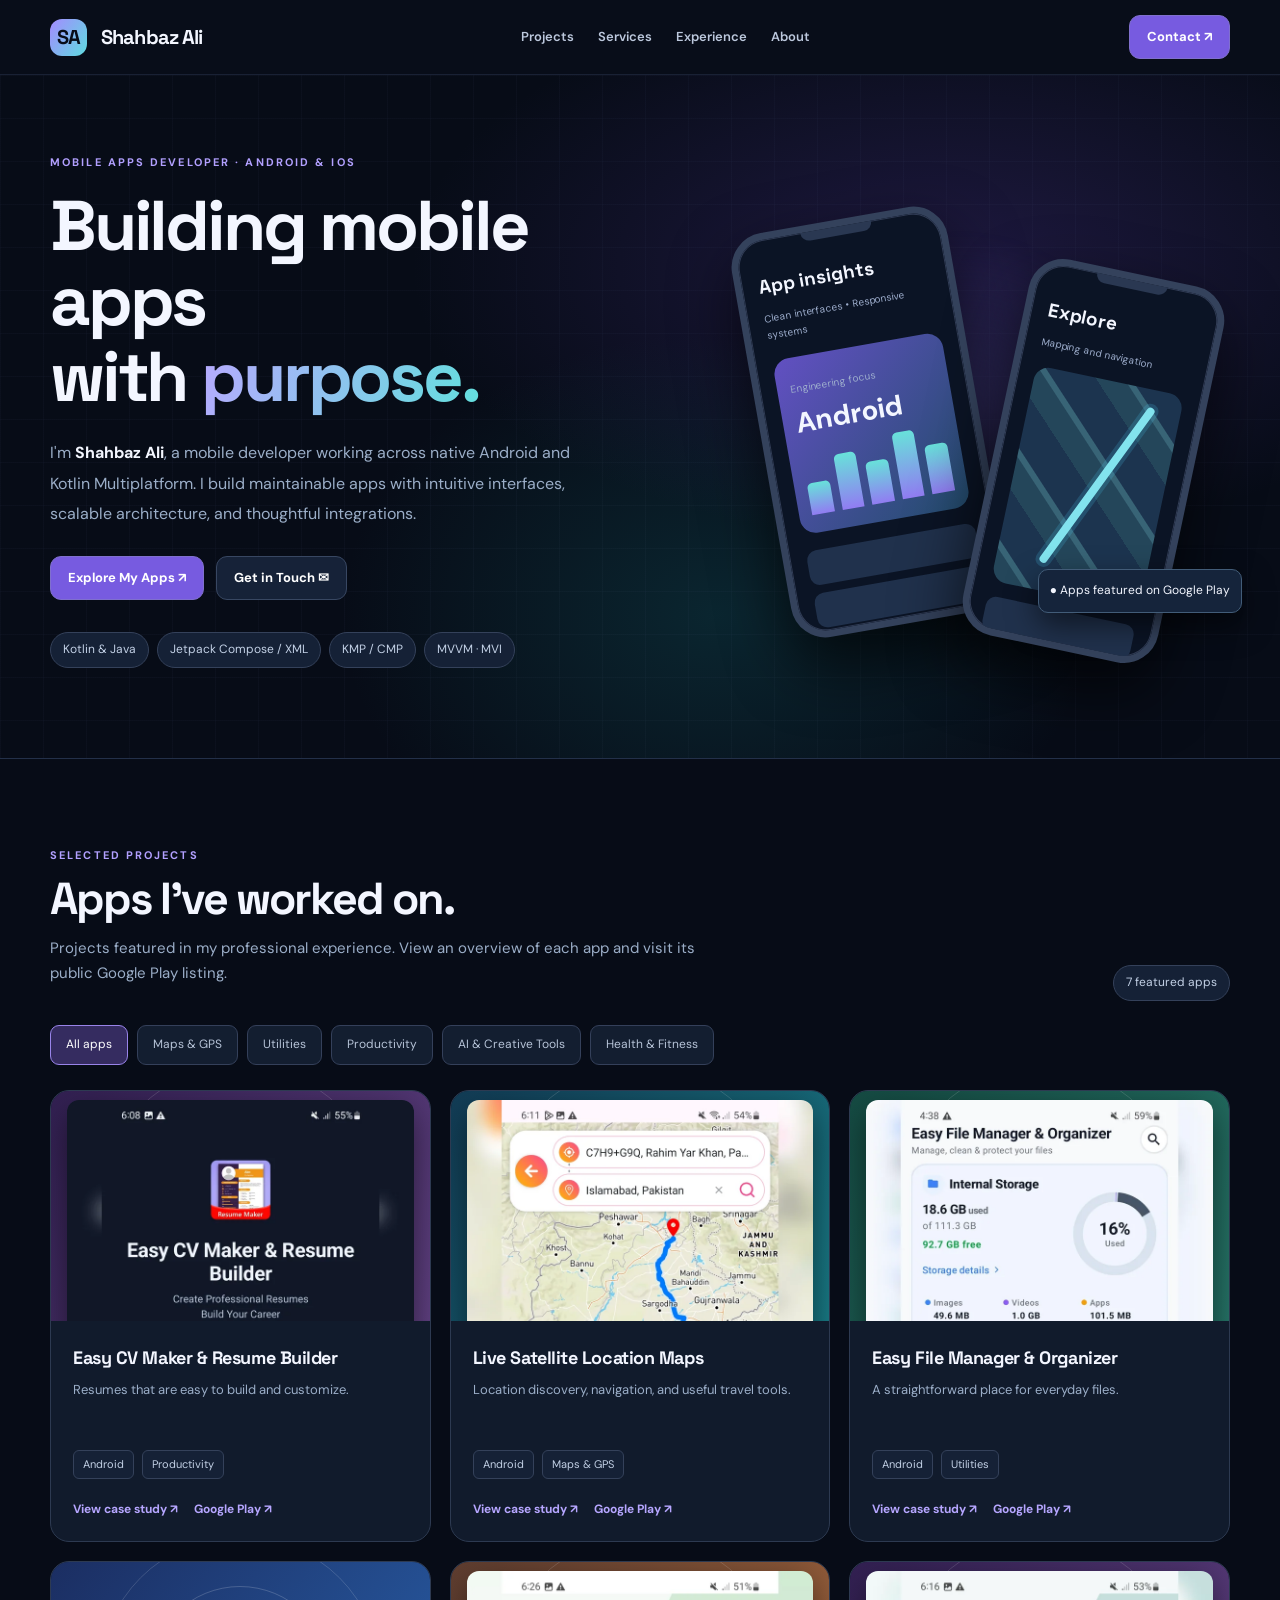
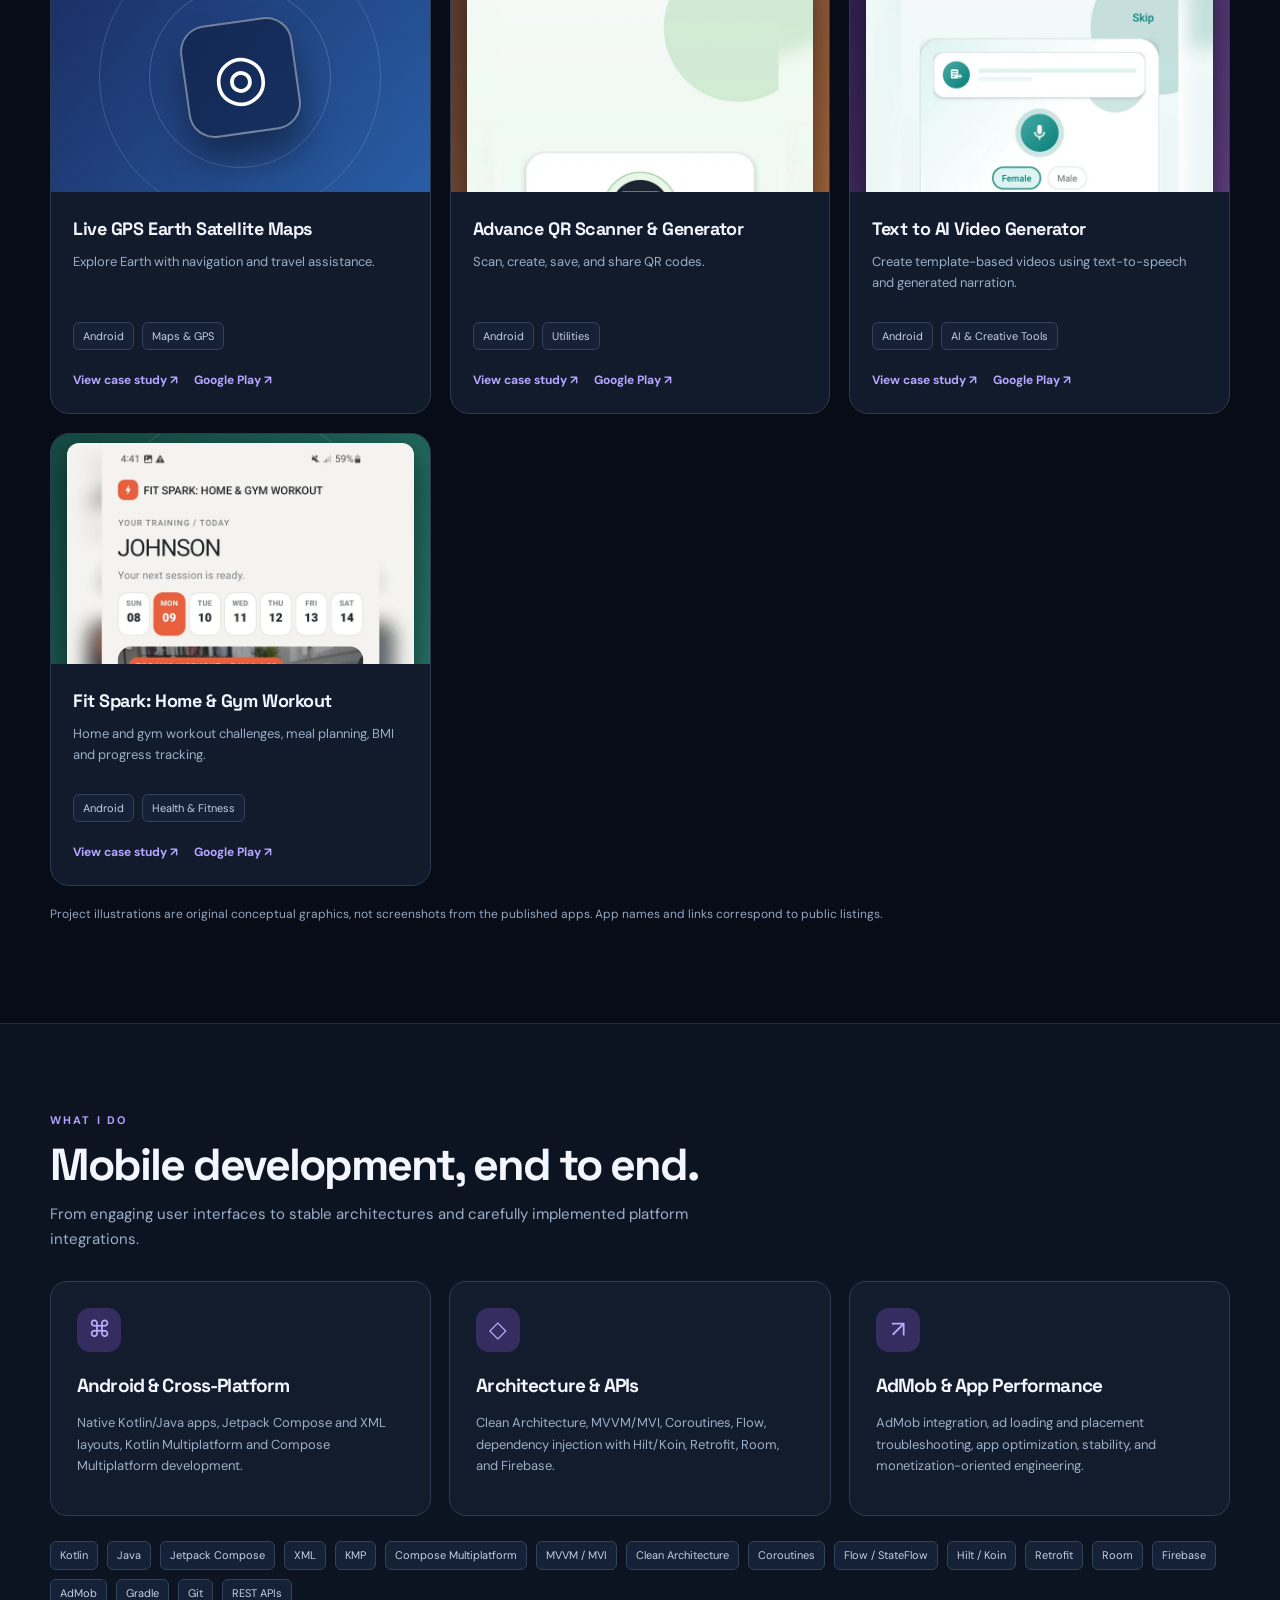
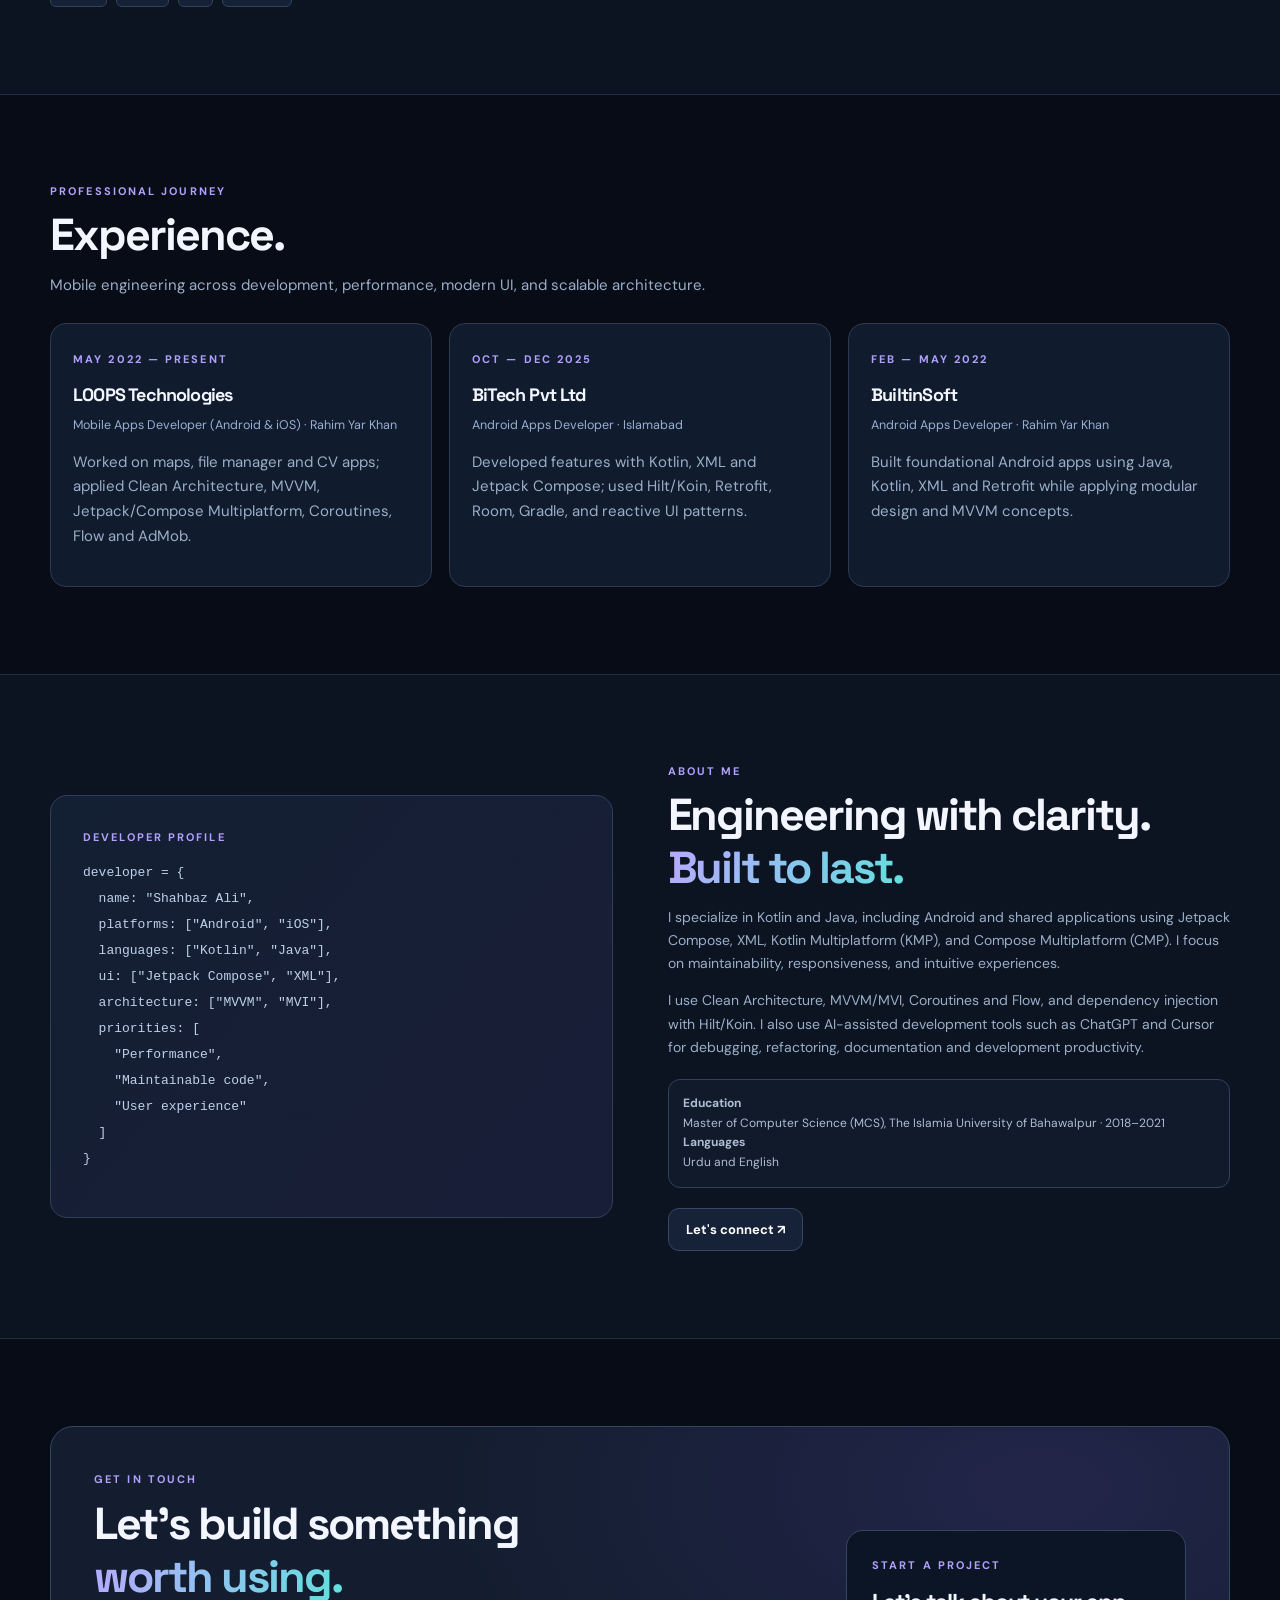
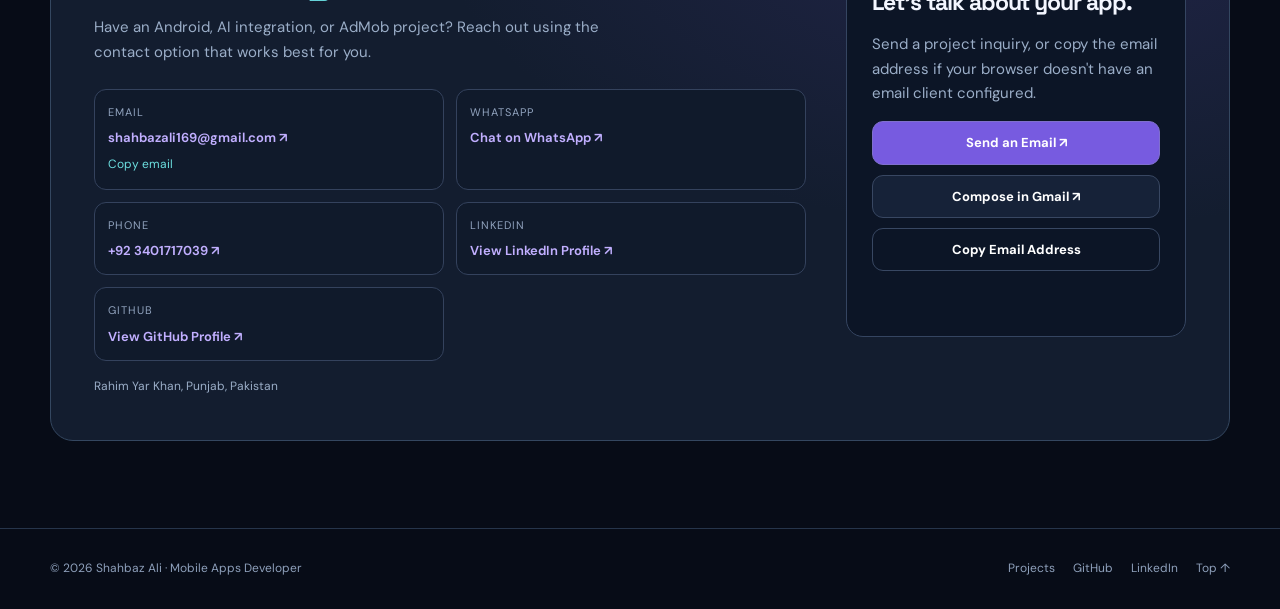
==== commit 0ac58c2b: "Update contact section with new methods" ====
--- a/index.html
+++ b/index.html
@@ -24,7 +24,7 @@
     "User experience"
   ]
 }</pre></div><div><div class="kicker">ABOUT ME</div><h2>Engineering with clarity.<br/><span class="gradient">Built to last.</span></h2><p>I specialize in Kotlin and Java, including Android and shared applications using Jetpack Compose, XML, Kotlin Multiplatform (KMP), and Compose Multiplatform (CMP). I focus on maintainability, responsiveness, and intuitive experiences.</p><p>I use Clean Architecture, MVVM/MVI, Coroutines and Flow, and dependency injection with Hilt/Koin. I also use AI-assisted development tools such as ChatGPT and Cursor for debugging, refactoring, documentation and development productivity.</p><div class="notice"><strong>Education</strong><br/>Master of Computer Science (MCS), The Islamia University of Bahawalpur · 2018–2021<br/><strong>Languages</strong><br/>Urdu and English</div><a class="btn secondary" href="#contact">Let's connect ↗</a></div></div></section>
-<section class="section" id="contact"><div class="container"><div class="contact-card contact-card-updated"><div class="contact-intro"><div class="kicker">GET IN TOUCH</div><h2>Let's build something<br/><span class="gradient">worth using.</span></h2><p>Have an Android, AI integration, or AdMob project? Reach out using the contact option that works best for you.</p><div class="contact-methods"><div class="contact-method"><span class="contact-method-name">Email</span><a href="mailto:shahbazali169@gmail.com?subject=Android%20Development%20Inquiry">shahbazali169@gmail.com ↗</a><button aria-label="Copy email address" class="copy-contact" data-copy="shahbazali169@gmail.com" type="button">Copy email</button></div><div class="contact-method"><span class="contact-method-name">WhatsApp</span><a href="https://wa.me/923087469445?text=Hello%20Shahbaz%2C%20I%20would%20like%20to%20discuss%20an%20Android%20app%20project." rel="noopener noreferrer" target="_blank">Chat on WhatsApp ↗</a></div><div class="contact-method"><span class="contact-method-name">Phone</span><a href="tel:+923087469445">+92 308 7469445 ↗</a></div><div class="contact-method"><span class="contact-method-name">LinkedIn</span><a href="https://www.linkedin.com/in/shahbazali169/" rel="noopener noreferrer" target="_blank">View LinkedIn Profile ↗</a></div><div class="contact-method"><span class="contact-method-name">GitHub</span><a href="https://github.com/shahbazali80" rel="noopener noreferrer" target="_blank">View GitHub Profile ↗</a></div></div><p class="small" style="margin:16px 0 0">Rahim Yar Khan, Punjab, Pakistan</p></div><div class="contact-actions-panel"><div class="kicker">START A PROJECT</div><h3>Let's talk about your app.</h3><p>Send a project inquiry, or copy the email address if your browser doesn't have an email client configured.</p><a class="btn contact-main-btn" href="mailto:shahbazali169@gmail.com?subject=Android%20Development%20Inquiry&amp;body=Hello%20Shahbaz%2C%0A%0AI%20would%20like%20to%20discuss%20a%20mobile%20app%20project.%0A%0AProject%20details%3A%20">Send an Email ↗</a><a class="btn secondary contact-main-btn" href="https://mail.google.com/mail/?view=cm&amp;fs=1&amp;to=shahbazali169%40gmail.com&amp;su=Android%20Development%20Inquiry" rel="noopener noreferrer" target="_blank">Compose in Gmail ↗</a><button class="btn plain contact-main-btn copy-contact" data-copy="shahbazali169@gmail.com" type="button">Copy Email Address</button><p aria-live="polite" class="small" id="copy-feedback"></p></div></div></div></section></main><footer class="footer"><div class="container footer-inner"><span>© <span id="yr"></span> Shahbaz Ali · Mobile Apps Developer</span><div class="footer-links"><a href="index.html#projects">Projects</a><a href="https://github.com/shahbazali80" rel="noopener noreferrer" target="_blank">GitHub</a><a href="https://www.linkedin.com/in/shahbazali169/" rel="noopener noreferrer" target="_blank">LinkedIn</a><a href="index.html#home">Top ↑</a></div></div></footer><script>document.getElementById('yr').textContent=new Date().getFullYear()</script><script>document.querySelectorAll('.filter').forEach(b=>b.addEventListener('click',()=>{document.querySelectorAll('.filter').forEach(x=>{x.classList.toggle('active',x===b);x.setAttribute('aria-pressed',x===b?'true':'false')});document.querySelectorAll('.project').forEach(p=>p.hidden=b.dataset.filter!=='All'&&p.dataset.category!==b.dataset.filter)}));</script><script>
+<section class="section" id="contact"><div class="container"><div class="contact-card contact-card-updated"><div class="contact-intro"><div class="kicker">GET IN TOUCH</div><h2>Let's build something<br/><span class="gradient">worth using.</span></h2><p>Have an Android, AI integration, or AdMob project? Reach out using the contact option that works best for you.</p><div class="contact-methods"><div class="contact-method"><span class="contact-method-name">Email</span><a href="mailto:shahbazali169@gmail.com?subject=Android%20Development%20Inquiry">shahbazali169@gmail.com ↗</a><button aria-label="Copy email address" class="copy-contact" data-copy="shahbazali169@gmail.com" type="button">Copy email</button></div><div class="contact-method"><span class="contact-method-name">WhatsApp</span><a href="https://wa.me/923401717039?text=Hello%20Shahbaz%2C%20I%20would%20like%20to%20discuss%20an%20Android%20app%20project." rel="noopener noreferrer" target="_blank">Chat on WhatsApp ↗</a></div><div class="contact-method"><span class="contact-method-name">Phone</span><a href="tel:+923401717039">+92 3401717039 ↗</a></div><div class="contact-method"><span class="contact-method-name">LinkedIn</span><a href="https://www.linkedin.com/in/shahbazali169/" rel="noopener noreferrer" target="_blank">View LinkedIn Profile ↗</a></div><div class="contact-method"><span class="contact-method-name">GitHub</span><a href="https://github.com/shahbazali80" rel="noopener noreferrer" target="_blank">View GitHub Profile ↗</a></div></div><p class="small" style="margin:16px 0 0">Rahim Yar Khan, Punjab, Pakistan</p></div><div class="contact-actions-panel"><div class="kicker">START A PROJECT</div><h3>Let's talk about your app.</h3><p>Send a project inquiry, or copy the email address if your browser doesn't have an email client configured.</p><a class="btn contact-main-btn" href="mailto:shahbazali169@gmail.com?subject=Android%20Development%20Inquiry&amp;body=Hello%20Shahbaz%2C%0A%0AI%20would%20like%20to%20discuss%20a%20mobile%20app%20project.%0A%0AProject%20details%3A%20">Send an Email ↗</a><a class="btn secondary contact-main-btn" href="https://mail.google.com/mail/?view=cm&amp;fs=1&amp;to=shahbazali169%40gmail.com&amp;su=Android%20Development%20Inquiry" rel="noopener noreferrer" target="_blank">Compose in Gmail ↗</a><button class="btn plain contact-main-btn copy-contact" data-copy="shahbazali169@gmail.com" type="button">Copy Email Address</button><p aria-live="polite" class="small" id="copy-feedback"></p></div></div></div></section></main><footer class="footer"><div class="container footer-inner"><span>© <span id="yr"></span> Shahbaz Ali · Mobile Apps Developer</span><div class="footer-links"><a href="index.html#projects">Projects</a><a href="https://github.com/shahbazali80" rel="noopener noreferrer" target="_blank">GitHub</a><a href="https://www.linkedin.com/in/shahbazali169/" rel="noopener noreferrer" target="_blank">LinkedIn</a><a href="index.html#home">Top ↑</a></div></div></footer><script>document.getElementById('yr').textContent=new Date().getFullYear()</script><script>document.querySelectorAll('.filter').forEach(b=>b.addEventListener('click',()=>{document.querySelectorAll('.filter').forEach(x=>{x.classList.toggle('active',x===b);x.setAttribute('aria-pressed',x===b?'true':'false')});document.querySelectorAll('.project').forEach(p=>p.hidden=b.dataset.filter!=='All'&&p.dataset.category!==b.dataset.filter)}));</script><script>
 (function(){
  const feedback=document.getElementById('copy-feedback');
  document.querySelectorAll('.copy-contact').forEach(button=>button.addEventListener('click',async()=>{
@@ -36,4 +36,4 @@
   button.textContent=ok?'Copied!':'Copy manually';
  }));
 })();
-</script><script defer="True" src="assets/gallery.js"></script></body></html>+</script><script defer="True" src="assets/gallery.js"></script></body></html>
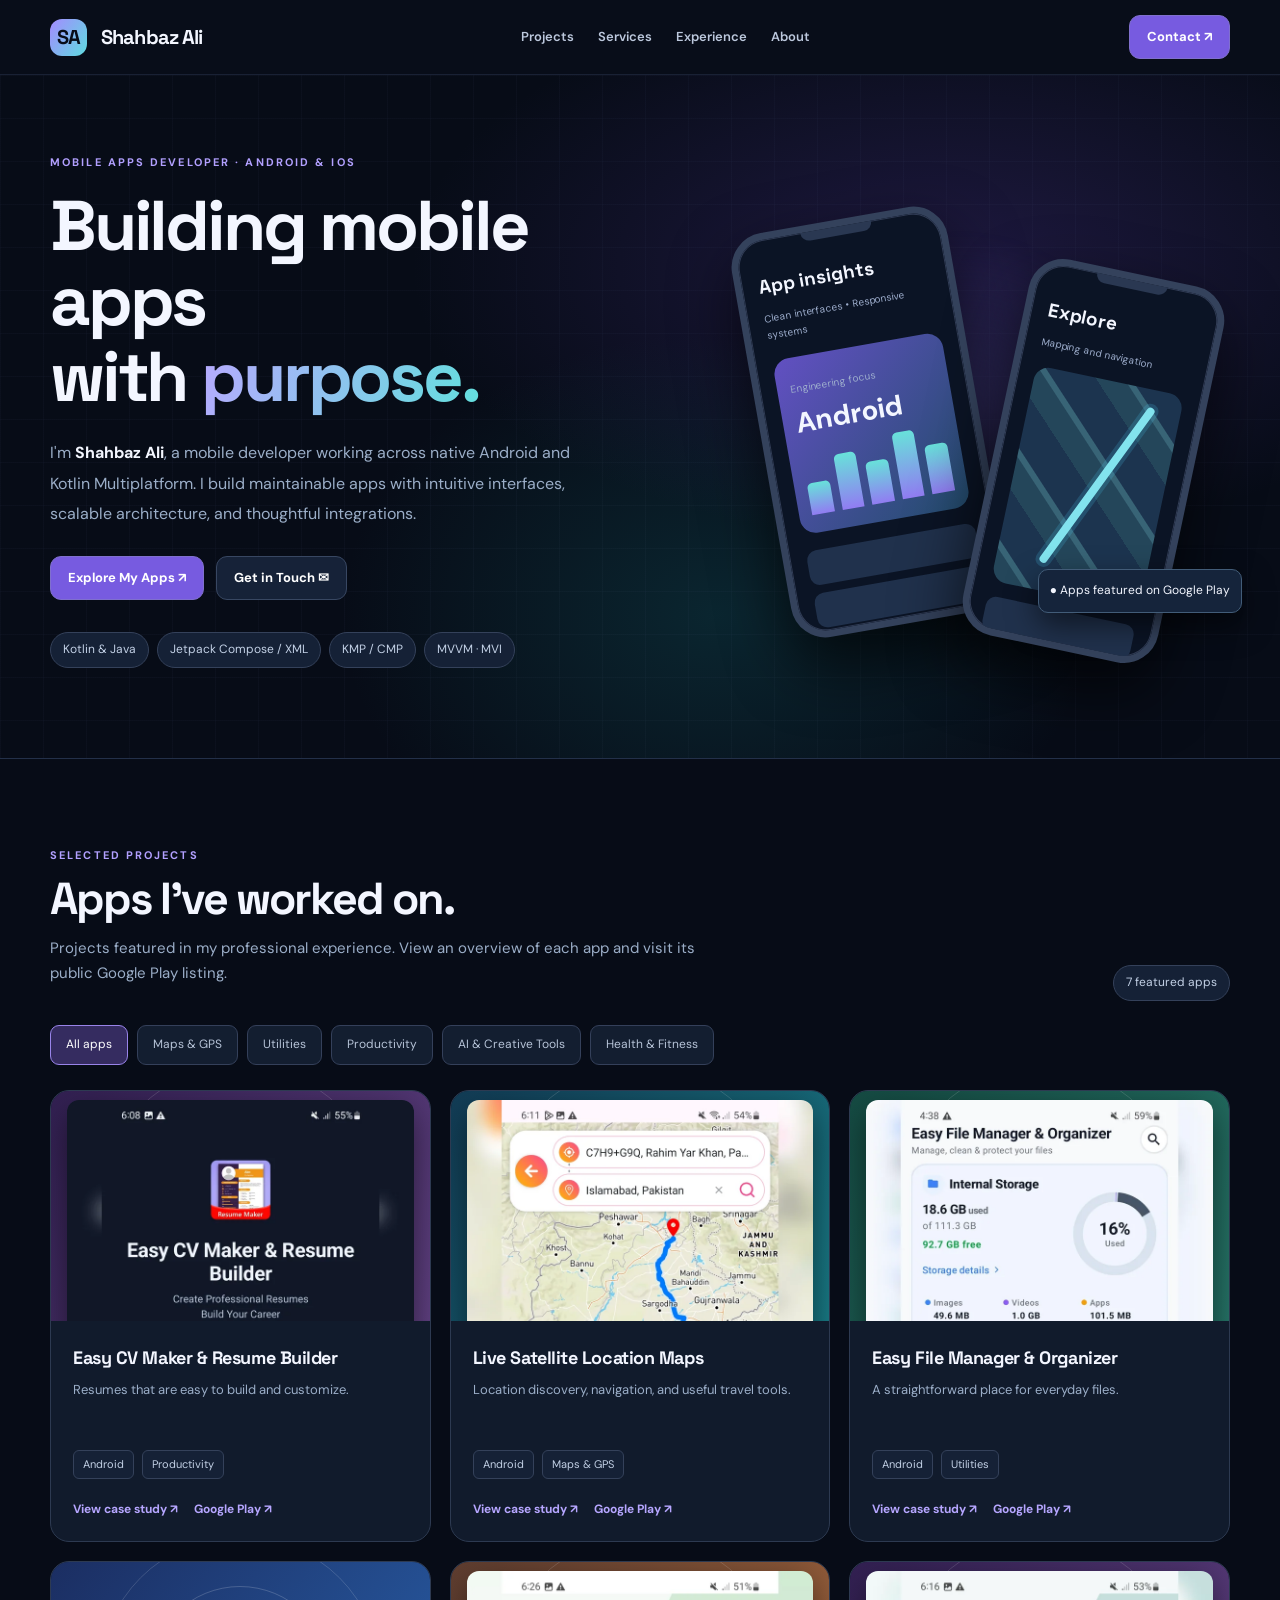
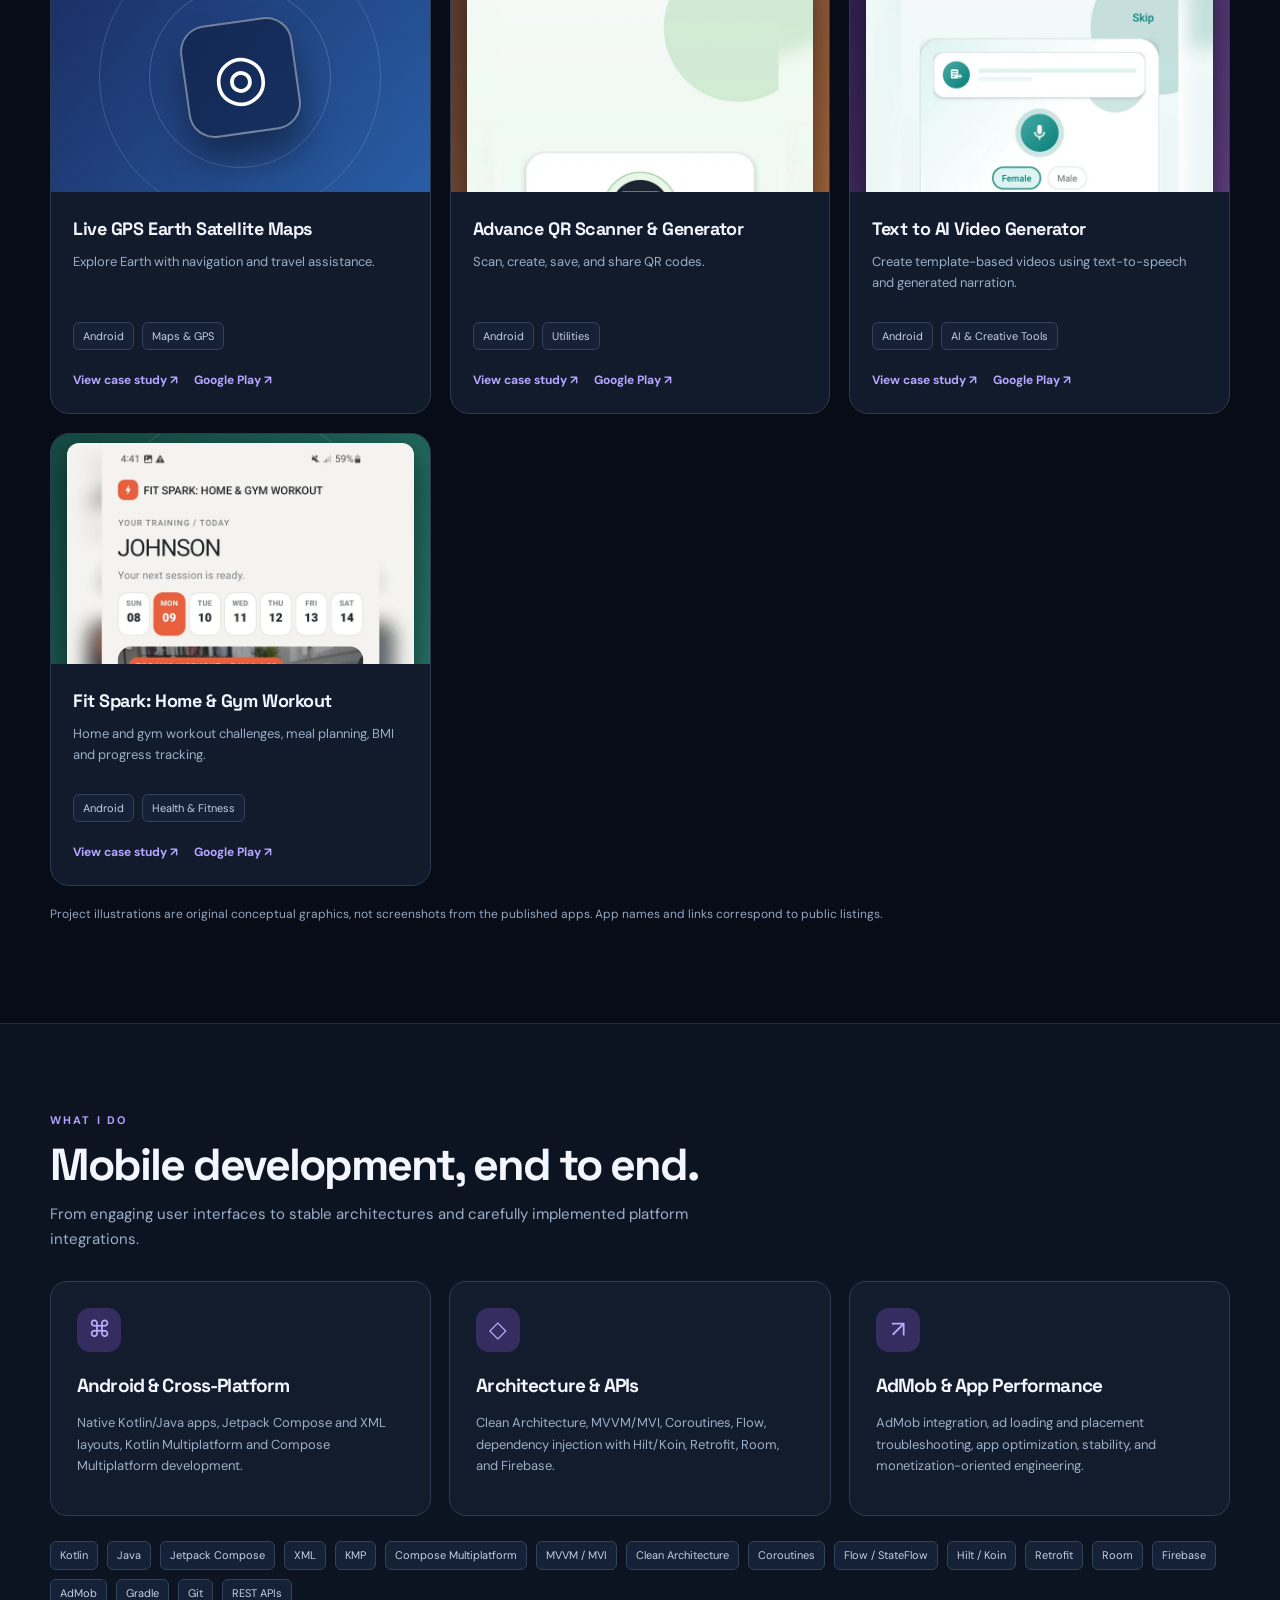
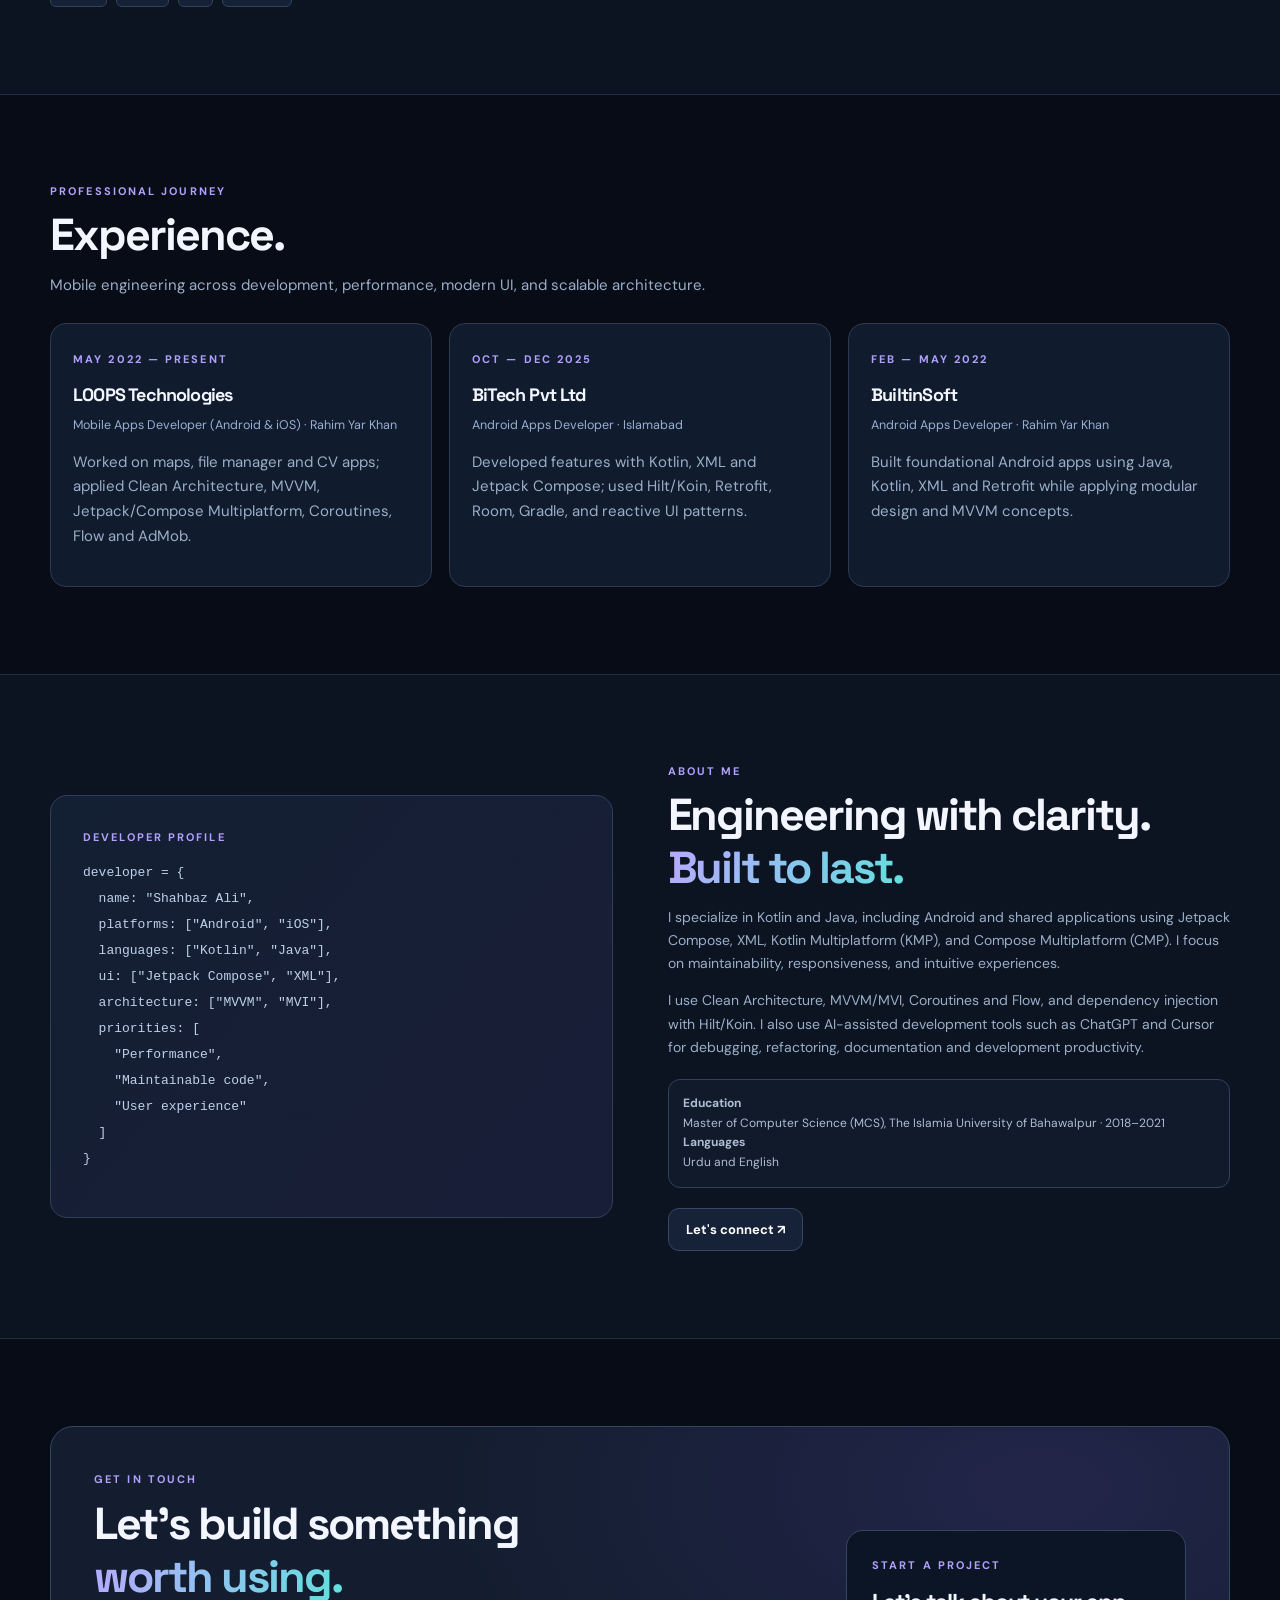
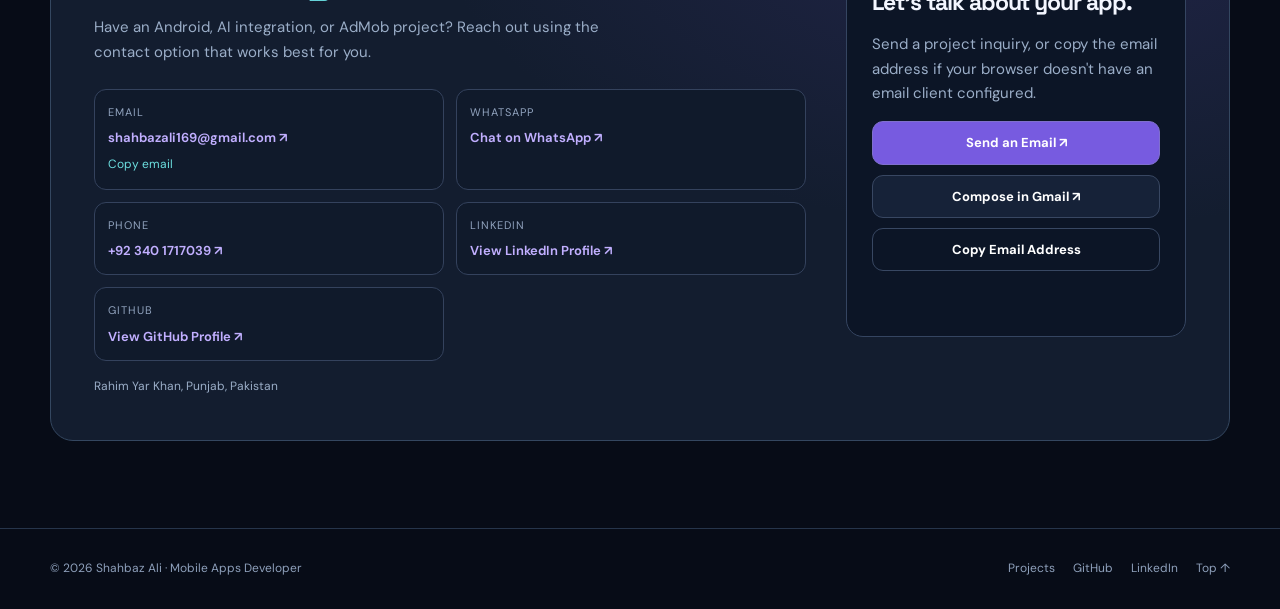
==== commit 236c612c: "Update contact section with new methods" ====
--- a/index.html
+++ b/index.html
@@ -24,7 +24,7 @@
     "User experience"
   ]
 }</pre></div><div><div class="kicker">ABOUT ME</div><h2>Engineering with clarity.<br/><span class="gradient">Built to last.</span></h2><p>I specialize in Kotlin and Java, including Android and shared applications using Jetpack Compose, XML, Kotlin Multiplatform (KMP), and Compose Multiplatform (CMP). I focus on maintainability, responsiveness, and intuitive experiences.</p><p>I use Clean Architecture, MVVM/MVI, Coroutines and Flow, and dependency injection with Hilt/Koin. I also use AI-assisted development tools such as ChatGPT and Cursor for debugging, refactoring, documentation and development productivity.</p><div class="notice"><strong>Education</strong><br/>Master of Computer Science (MCS), The Islamia University of Bahawalpur · 2018–2021<br/><strong>Languages</strong><br/>Urdu and English</div><a class="btn secondary" href="#contact">Let's connect ↗</a></div></div></section>
-<section class="section" id="contact"><div class="container"><div class="contact-card contact-card-updated"><div class="contact-intro"><div class="kicker">GET IN TOUCH</div><h2>Let's build something<br/><span class="gradient">worth using.</span></h2><p>Have an Android, AI integration, or AdMob project? Reach out using the contact option that works best for you.</p><div class="contact-methods"><div class="contact-method"><span class="contact-method-name">Email</span><a href="mailto:shahbazali169@gmail.com?subject=Android%20Development%20Inquiry">shahbazali169@gmail.com ↗</a><button aria-label="Copy email address" class="copy-contact" data-copy="shahbazali169@gmail.com" type="button">Copy email</button></div><div class="contact-method"><span class="contact-method-name">WhatsApp</span><a href="https://wa.me/923401717039?text=Hello%20Shahbaz%2C%20I%20would%20like%20to%20discuss%20an%20Android%20app%20project." rel="noopener noreferrer" target="_blank">Chat on WhatsApp ↗</a></div><div class="contact-method"><span class="contact-method-name">Phone</span><a href="tel:+923401717039">+92 3401717039 ↗</a></div><div class="contact-method"><span class="contact-method-name">LinkedIn</span><a href="https://www.linkedin.com/in/shahbazali169/" rel="noopener noreferrer" target="_blank">View LinkedIn Profile ↗</a></div><div class="contact-method"><span class="contact-method-name">GitHub</span><a href="https://github.com/shahbazali80" rel="noopener noreferrer" target="_blank">View GitHub Profile ↗</a></div></div><p class="small" style="margin:16px 0 0">Rahim Yar Khan, Punjab, Pakistan</p></div><div class="contact-actions-panel"><div class="kicker">START A PROJECT</div><h3>Let's talk about your app.</h3><p>Send a project inquiry, or copy the email address if your browser doesn't have an email client configured.</p><a class="btn contact-main-btn" href="mailto:shahbazali169@gmail.com?subject=Android%20Development%20Inquiry&amp;body=Hello%20Shahbaz%2C%0A%0AI%20would%20like%20to%20discuss%20a%20mobile%20app%20project.%0A%0AProject%20details%3A%20">Send an Email ↗</a><a class="btn secondary contact-main-btn" href="https://mail.google.com/mail/?view=cm&amp;fs=1&amp;to=shahbazali169%40gmail.com&amp;su=Android%20Development%20Inquiry" rel="noopener noreferrer" target="_blank">Compose in Gmail ↗</a><button class="btn plain contact-main-btn copy-contact" data-copy="shahbazali169@gmail.com" type="button">Copy Email Address</button><p aria-live="polite" class="small" id="copy-feedback"></p></div></div></div></section></main><footer class="footer"><div class="container footer-inner"><span>© <span id="yr"></span> Shahbaz Ali · Mobile Apps Developer</span><div class="footer-links"><a href="index.html#projects">Projects</a><a href="https://github.com/shahbazali80" rel="noopener noreferrer" target="_blank">GitHub</a><a href="https://www.linkedin.com/in/shahbazali169/" rel="noopener noreferrer" target="_blank">LinkedIn</a><a href="index.html#home">Top ↑</a></div></div></footer><script>document.getElementById('yr').textContent=new Date().getFullYear()</script><script>document.querySelectorAll('.filter').forEach(b=>b.addEventListener('click',()=>{document.querySelectorAll('.filter').forEach(x=>{x.classList.toggle('active',x===b);x.setAttribute('aria-pressed',x===b?'true':'false')});document.querySelectorAll('.project').forEach(p=>p.hidden=b.dataset.filter!=='All'&&p.dataset.category!==b.dataset.filter)}));</script><script>
+<section class="section" id="contact"><div class="container"><div class="contact-card contact-card-updated"><div class="contact-intro"><div class="kicker">GET IN TOUCH</div><h2>Let's build something<br/><span class="gradient">worth using.</span></h2><p>Have an Android, AI integration, or AdMob project? Reach out using the contact option that works best for you.</p><div class="contact-methods"><div class="contact-method"><span class="contact-method-name">Email</span><a href="mailto:shahbazali169@gmail.com?subject=Android%20Development%20Inquiry">shahbazali169@gmail.com ↗</a><button aria-label="Copy email address" class="copy-contact" data-copy="shahbazali169@gmail.com" type="button">Copy email</button></div><div class="contact-method"><span class="contact-method-name">WhatsApp</span><a href="https://wa.me/923401717039?text=Hello%20Shahbaz%2C%20I%20would%20like%20to%20discuss%20an%20Android%20app%20project." rel="noopener noreferrer" target="_blank">Chat on WhatsApp ↗</a></div><div class="contact-method"><span class="contact-method-name">Phone</span><a href="tel:+923401717039">+92 340 1717039 ↗</a></div><div class="contact-method"><span class="contact-method-name">LinkedIn</span><a href="https://www.linkedin.com/in/shahbazali169/" rel="noopener noreferrer" target="_blank">View LinkedIn Profile ↗</a></div><div class="contact-method"><span class="contact-method-name">GitHub</span><a href="https://github.com/shahbazali80" rel="noopener noreferrer" target="_blank">View GitHub Profile ↗</a></div></div><p class="small" style="margin:16px 0 0">Rahim Yar Khan, Punjab, Pakistan</p></div><div class="contact-actions-panel"><div class="kicker">START A PROJECT</div><h3>Let's talk about your app.</h3><p>Send a project inquiry, or copy the email address if your browser doesn't have an email client configured.</p><a class="btn contact-main-btn" href="mailto:shahbazali169@gmail.com?subject=Android%20Development%20Inquiry&amp;body=Hello%20Shahbaz%2C%0A%0AI%20would%20like%20to%20discuss%20a%20mobile%20app%20project.%0A%0AProject%20details%3A%20">Send an Email ↗</a><a class="btn secondary contact-main-btn" href="https://mail.google.com/mail/?view=cm&amp;fs=1&amp;to=shahbazali169%40gmail.com&amp;su=Android%20Development%20Inquiry" rel="noopener noreferrer" target="_blank">Compose in Gmail ↗</a><button class="btn plain contact-main-btn copy-contact" data-copy="shahbazali169@gmail.com" type="button">Copy Email Address</button><p aria-live="polite" class="small" id="copy-feedback"></p></div></div></div></section></main><footer class="footer"><div class="container footer-inner"><span>© <span id="yr"></span> Shahbaz Ali · Mobile Apps Developer</span><div class="footer-links"><a href="index.html#projects">Projects</a><a href="https://github.com/shahbazali80" rel="noopener noreferrer" target="_blank">GitHub</a><a href="https://www.linkedin.com/in/shahbazali169/" rel="noopener noreferrer" target="_blank">LinkedIn</a><a href="index.html#home">Top ↑</a></div></div></footer><script>document.getElementById('yr').textContent=new Date().getFullYear()</script><script>document.querySelectorAll('.filter').forEach(b=>b.addEventListener('click',()=>{document.querySelectorAll('.filter').forEach(x=>{x.classList.toggle('active',x===b);x.setAttribute('aria-pressed',x===b?'true':'false')});document.querySelectorAll('.project').forEach(p=>p.hidden=b.dataset.filter!=='All'&&p.dataset.category!==b.dataset.filter)}));</script><script>
 (function(){
  const feedback=document.getElementById('copy-feedback');
  document.querySelectorAll('.copy-contact').forEach(button=>button.addEventListener('click',async()=>{
